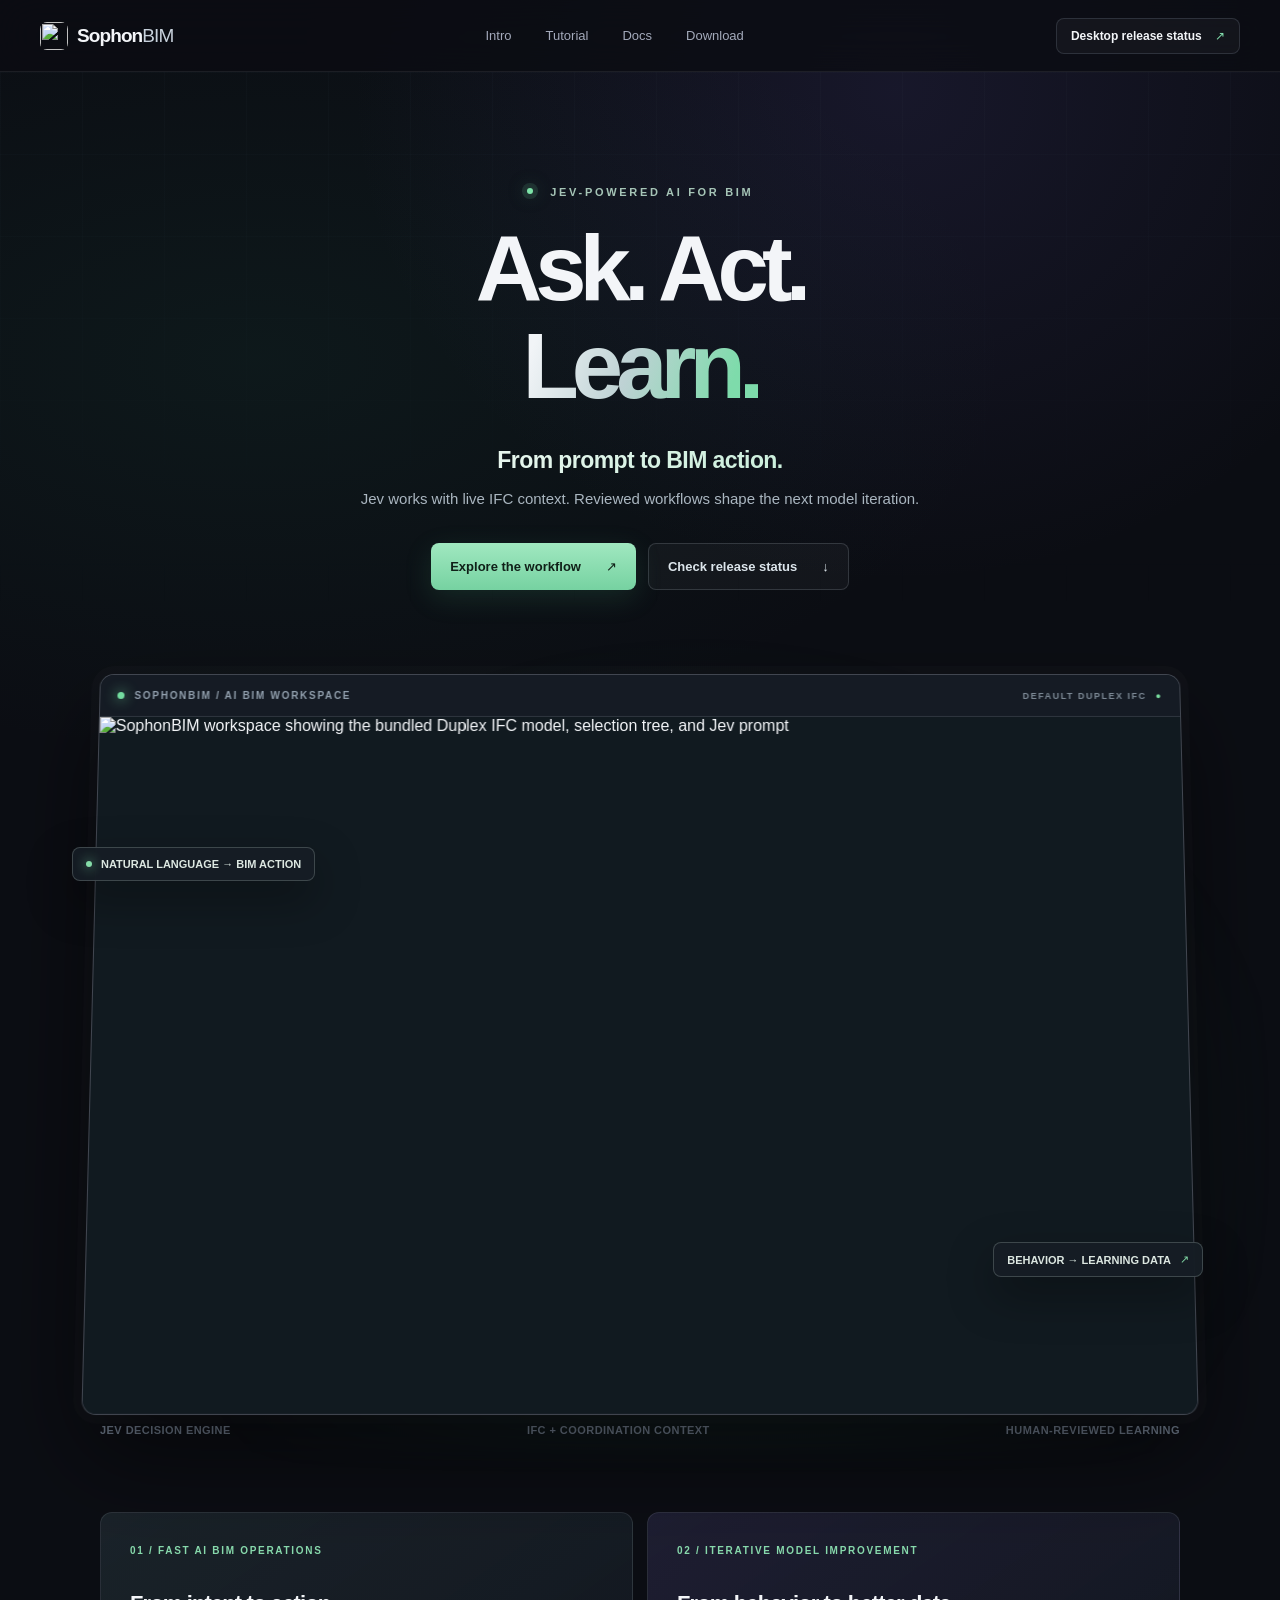
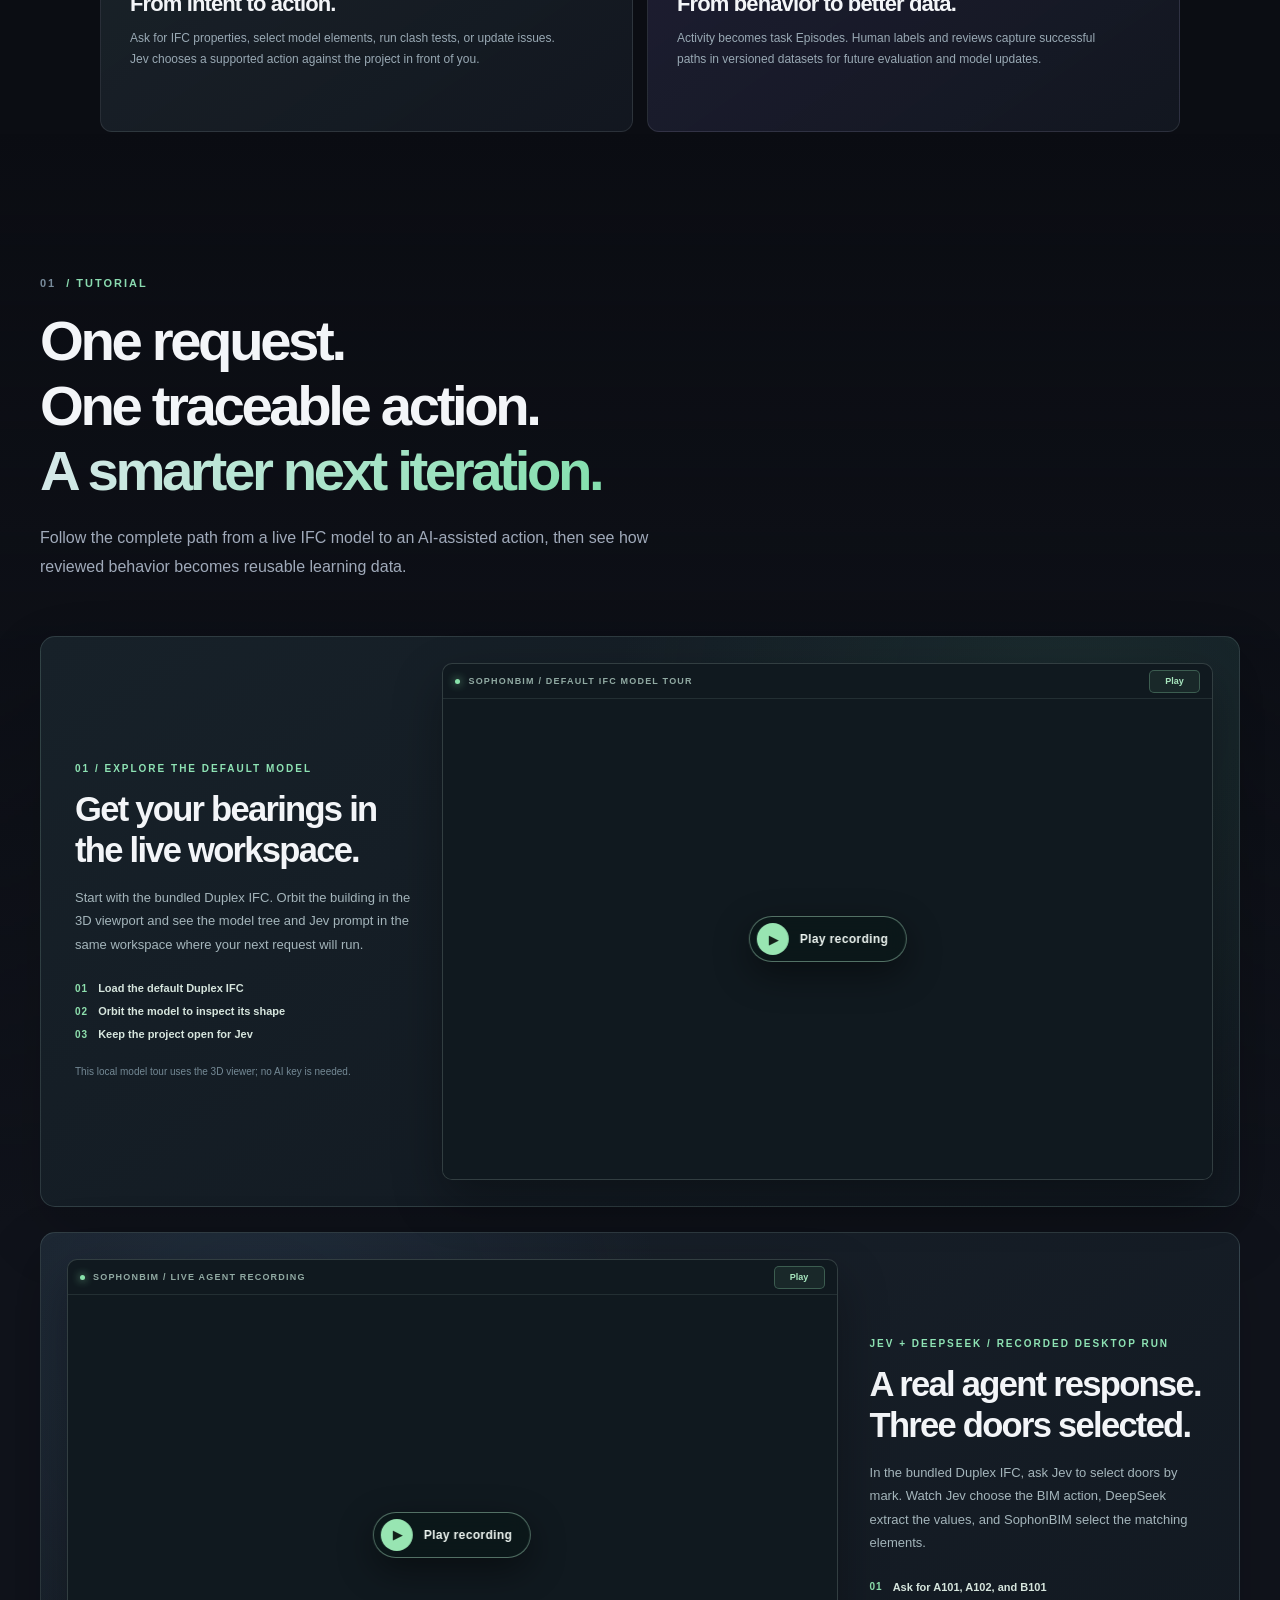
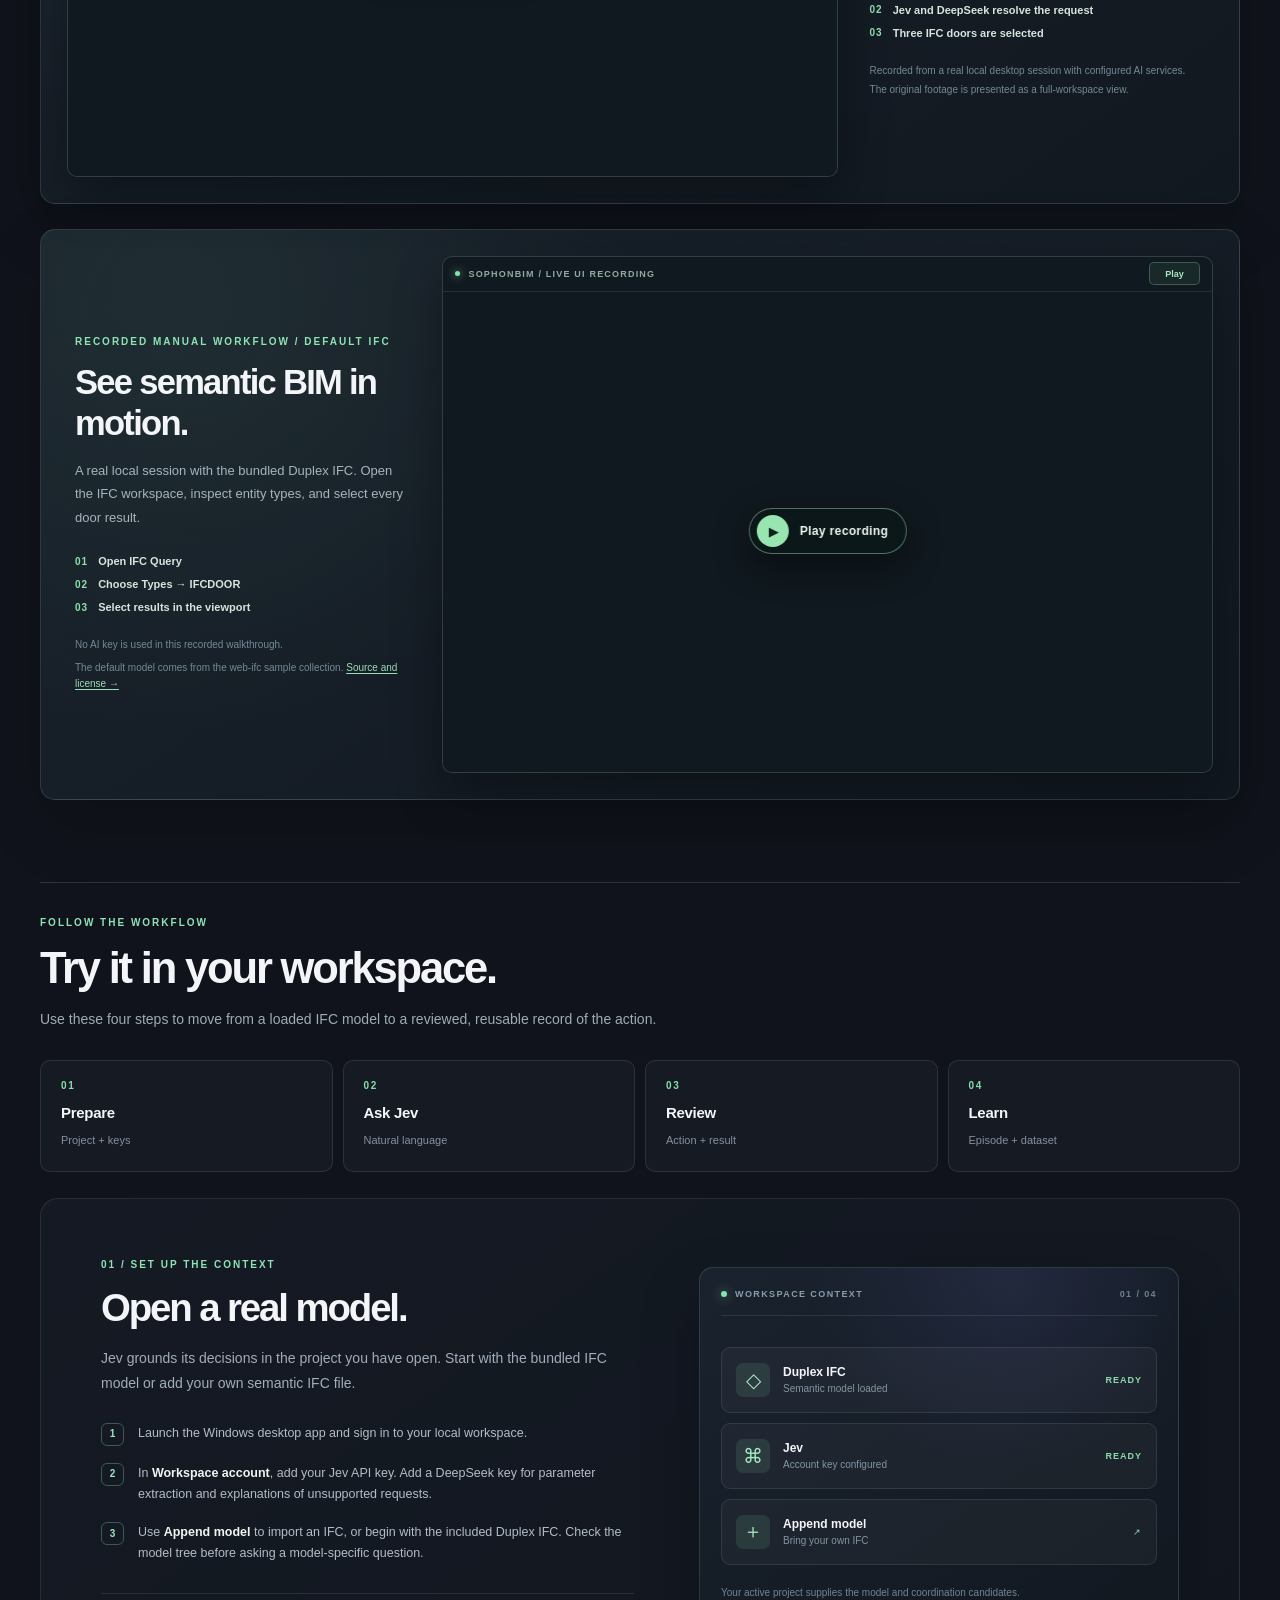
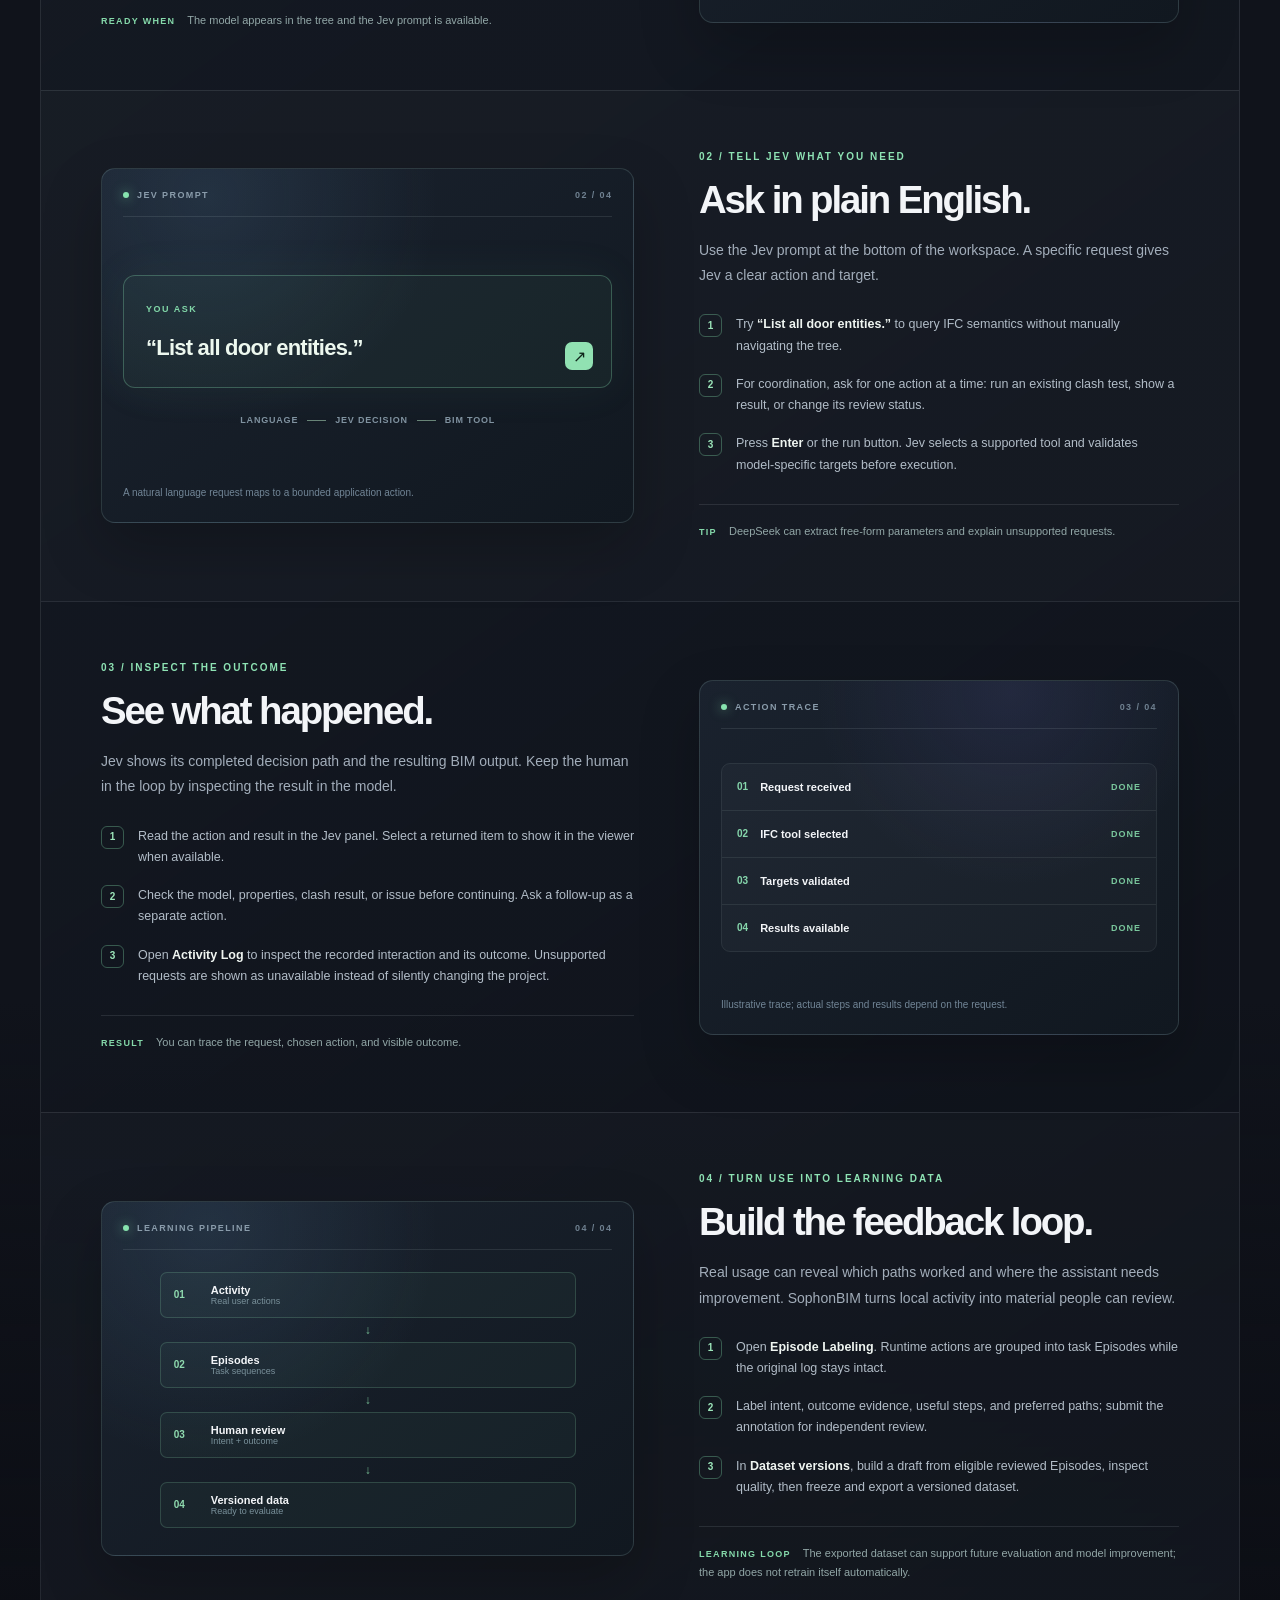
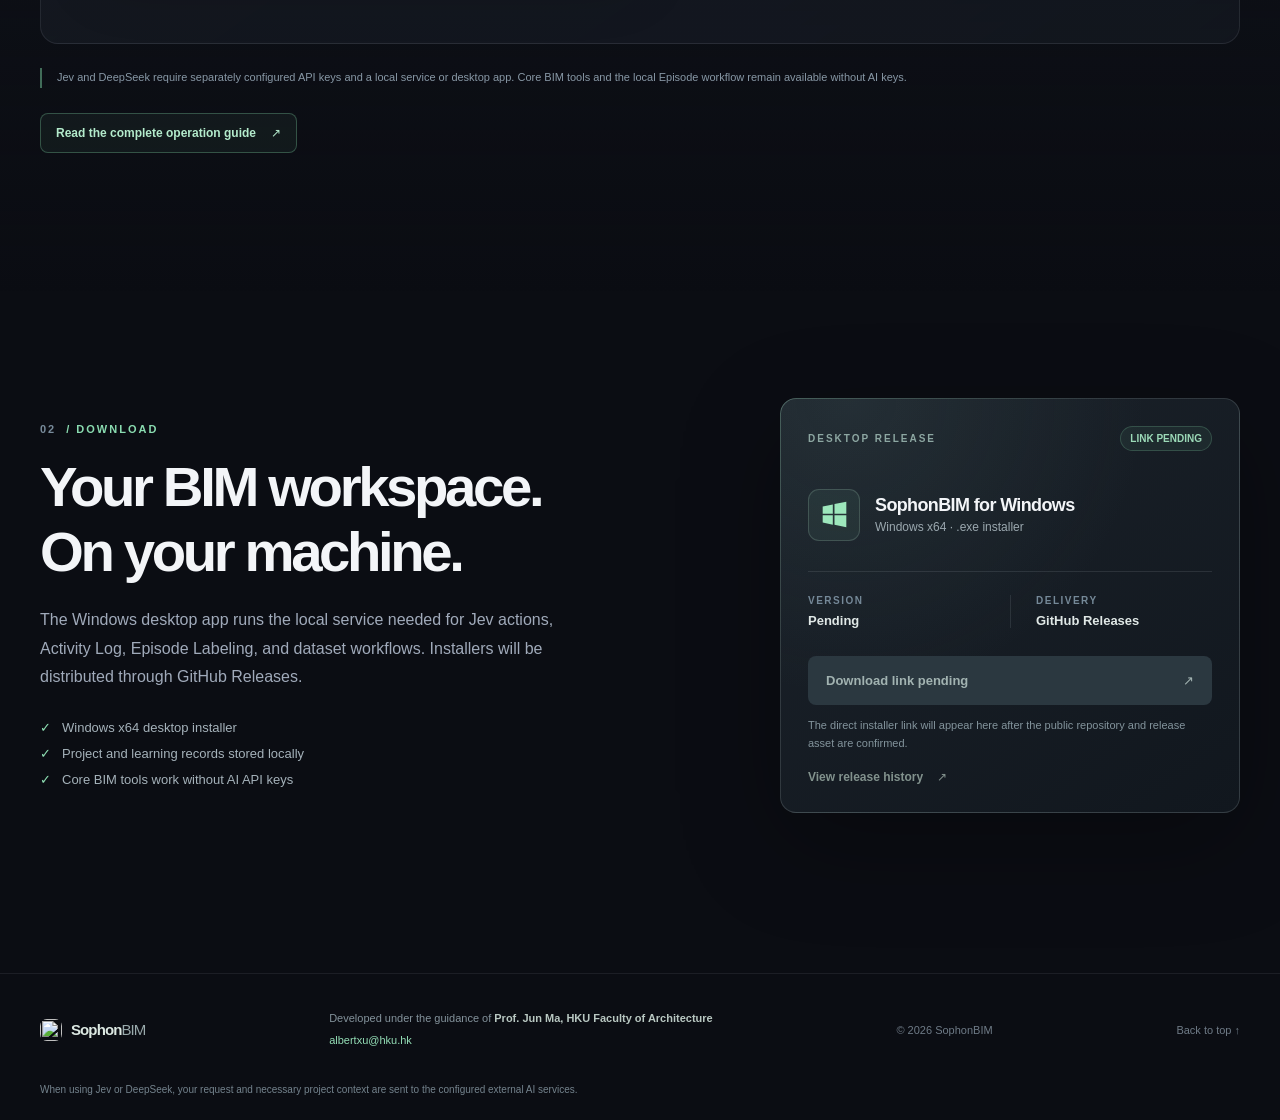
==== index.html @ 4ff886bc "Add SophonBIM website pages" ====
<!doctype html>
<html lang="en">
<head>
  <meta charset="utf-8">
  <meta name="viewport" content="width=device-width, initial-scale=1">
  <meta name="theme-color" content="#0b0d13">
  <meta name="description" content="SophonBIM brings Jev-powered natural language actions to BIM coordination and turns reviewed user workflows into versioned learning data.">
  <title>SophonBIM — Ask. Act. Learn.</title>
  <link rel="icon" type="image/svg+xml" href="assets/mark.svg">
  <link rel="stylesheet" href="styles.css">
  <script type="module" src="site.js"></script>
</head>
<body>
  <a class="skip-link" href="#intro">Skip to content</a>
  <div class="page-glow" aria-hidden="true"></div>
  <header class="site-header">
    <div class="container header-inner">
      <a class="brand" href="#intro" aria-label="SophonBIM home">
        <img src="assets/mark.svg" width="28" height="28" alt="">
        <span>Sophon<span>BIM</span></span>
      </a>
      <nav class="main-nav" aria-label="Main navigation">
        <a href="#intro">Intro</a>
        <a href="#tutorial">Tutorial</a>
        <a href="docs.html">Docs</a>
        <a href="#download">Download</a>
      </nav>
      <a class="header-action" href="#download">Desktop release status <span aria-hidden="true">↗</span></a>
    </div>
  </header>

  <main>
    <section class="intro section" id="intro" aria-labelledby="intro-title">
      <div class="container">
        <div class="intro-copy">
          <p class="eyebrow"><span class="signal" aria-hidden="true"></span> JEV-POWERED AI FOR BIM</p>
          <h1 id="intro-title">Ask. Act.<br><span>Learn.</span></h1>
          <p class="intro-description"><span class="intro-lead">From prompt to BIM action.</span><span class="intro-follow">Jev works with live IFC context. Reviewed workflows shape the next model iteration.</span></p>
          <div class="intro-actions">
            <a class="button button-primary" href="#tutorial">Explore the workflow <span aria-hidden="true">↗</span></a>
            <a class="button button-quiet" href="#download">Check release status <span aria-hidden="true">↓</span></a>
          </div>
        </div>

        <div class="product-stage">
          <div class="stage-halo" aria-hidden="true"></div>
          <div class="window-frame">
            <div class="window-caption">
              <div class="window-title"><span class="window-dot" aria-hidden="true"></span> SOPHONBIM / AI BIM WORKSPACE</div>
              <div class="window-actions"><span class="window-context">DEFAULT DUPLEX IFC <span aria-hidden="true">●</span></span></div>
            </div>
            <img class="product-shot" src="assets/workspace-default-ifc.png" alt="SophonBIM workspace showing the bundled Duplex IFC model, selection tree, and Jev prompt" width="1600" height="1000" fetchpriority="high">
          </div>
          <div class="stage-tag tag-left"><span class="tag-led" aria-hidden="true"></span> NATURAL LANGUAGE → BIM ACTION</div>
          <div class="stage-tag tag-right">BEHAVIOR → LEARNING DATA <span aria-hidden="true">↗</span></div>
        </div>
        <div class="intro-footnote"><span>JEV DECISION ENGINE</span><span>IFC + COORDINATION CONTEXT</span><span>HUMAN-REVIEWED LEARNING</span></div>
        <div class="intro-pillars" aria-label="SophonBIM capabilities">
          <div><span>01 / FAST AI BIM OPERATIONS</span><h2>From intent to action.</h2><p>Ask for IFC properties, select model elements, run clash tests, or update issues. Jev chooses a supported action against the project in front of you.</p></div>
          <div><span>02 / ITERATIVE MODEL IMPROVEMENT</span><h2>From behavior to better data.</h2><p>Activity becomes task Episodes. Human labels and reviews capture successful paths in versioned datasets for future evaluation and model updates.</p></div>
        </div>
      </div>
    </section>

    <section class="tutorial section" id="tutorial" aria-labelledby="tutorial-title">
      <div class="container">
        <div class="section-heading"><p class="section-label"><span>01</span> / TUTORIAL</p><h2 id="tutorial-title">One request.<br>One traceable action.<br><span>A smarter next iteration.</span></h2><p>Follow the complete path from a live IFC model to an AI-assisted action, then see how reviewed behavior becomes reusable learning data.</p></div>
        <div class="demo-showcase orbit-demo-showcase" aria-labelledby="orbit-demo-title">
          <div class="demo-showcase-copy">
            <p class="step-kicker">01 / EXPLORE THE DEFAULT MODEL</p>
            <h3 id="orbit-demo-title">Get your bearings in the live workspace.</h3>
            <p>Start with the bundled Duplex IFC. Orbit the building in the 3D viewport and see the model tree and Jev prompt in the same workspace where your next request will run.</p>
            <ol><li><span>01</span> Load the default Duplex IFC</li><li><span>02</span> Orbit the model to inspect its shape</li><li><span>03</span> Keep the project open for Jev</li></ol>
            <small>This local model tour uses the 3D viewer; no AI key is needed.</small>
          </div>
          <div class="demo-showcase-media">
            <div class="demo-media-caption"><span><i aria-hidden="true"></i> SOPHONBIM / DEFAULT IFC MODEL TOUR</span><button class="demo-control" type="button" data-demo-toggle="orbit-demo" aria-controls="orbit-demo" aria-label="Play model orbit demo">Play</button></div>
            <video id="orbit-demo" data-demo data-demo-label="model orbit" muted loop playsinline preload="none" poster="assets/workspace-default-ifc.png" aria-label="Recorded SophonBIM workspace orbiting the bundled Duplex IFC model"><source data-src="assets/duplex-orbit.webm" type="video/webm"><img src="assets/workspace-default-ifc.png" alt="SophonBIM workspace showing the Duplex IFC model" width="1600" height="1000"></video>
            <button class="demo-play-overlay" type="button" data-demo-toggle="orbit-demo" data-demo-overlay="orbit-demo" aria-controls="orbit-demo" aria-label="Play model orbit demo"><span aria-hidden="true">▶</span> Play recording</button>
          </div>
        </div>
        <div class="demo-showcase demo-showcase--reverse agent-demo-showcase" id="agent-demo" aria-labelledby="agent-demo-title">
          <div class="demo-showcase-copy">
            <p class="step-kicker">JEV + DEEPSEEK / RECORDED DESKTOP RUN</p>
            <h3 id="agent-demo-title">A real agent response. Three doors selected.</h3>
            <p>In the bundled Duplex IFC, ask Jev to select doors by mark. Watch Jev choose the BIM action, DeepSeek extract the values, and SophonBIM select the matching elements.</p>
            <ol><li><span>01</span> Ask for A101, A102, and B101</li><li><span>02</span> Jev and DeepSeek resolve the request</li><li><span>03</span> Three IFC doors are selected</li></ol>
            <small>Recorded from a real local desktop session with configured AI services. The original footage is presented as a full-workspace view.</small>
          </div>
          <div class="demo-showcase-media agent-demo-media">
            <div class="demo-media-caption"><span><i aria-hidden="true"></i> SOPHONBIM / LIVE AGENT RECORDING</span><button class="demo-control" type="button" data-demo-toggle="jev-demo" aria-controls="jev-demo" aria-label="Play Jev and DeepSeek demo">Play</button></div>
            <video id="jev-demo" data-demo data-demo-label="Jev and DeepSeek" muted loop playsinline preload="none" poster="assets/jev-deepseek-live-enhanced-poster.png" aria-label="Real SophonBIM desktop recording: Jev and DeepSeek select three doors by mark in the Duplex IFC model"><source data-src="assets/jev-deepseek-live-enhanced.webm" type="video/webm"><img src="assets/jev-deepseek-live-enhanced-poster.png" alt="Jev and DeepSeek workflow completed with three IFC doors selected" width="1920" height="1200"></video>
            <button class="demo-play-overlay" type="button" data-demo-toggle="jev-demo" data-demo-overlay="jev-demo" aria-controls="jev-demo" aria-label="Play Jev and DeepSeek demo"><span aria-hidden="true">▶</span> Play recording</button>
          </div>
        </div>
        <div class="demo-showcase" aria-labelledby="demo-showcase-title">
          <div class="demo-showcase-copy"><p class="step-kicker">RECORDED MANUAL WORKFLOW / DEFAULT IFC</p><h3 id="demo-showcase-title">See semantic BIM in motion.</h3><p>A real local session with the bundled Duplex IFC. Open the IFC workspace, inspect entity types, and select every door result.</p><ol><li><span>01</span> Open IFC Query</li><li><span>02</span> Choose Types → IFCDOOR</li><li><span>03</span> Select results in the viewport</li></ol><small>No AI key is used in this recorded walkthrough.</small><small class="demo-source">The default model comes from the web-ifc sample collection. <a href="docs.html#workspace">Source and license →</a></small></div>
          <div class="demo-showcase-media"><div class="demo-media-caption"><span><i aria-hidden="true"></i> SOPHONBIM / LIVE UI RECORDING</span><button class="demo-control" type="button" data-demo-toggle="ifc-demo" aria-controls="ifc-demo" aria-label="Play IFC Query demo">Play</button></div><video id="ifc-demo" data-demo muted loop playsinline preload="none" poster="assets/ifc-query-poster.png" aria-label="Recorded SophonBIM IFC Query workflow: open Types, choose IFCDOOR, and select the door results"><source data-src="assets/ifc-query-demo.webm" type="video/webm"><img src="assets/ifc-query-poster.png" alt="SophonBIM IFC Query workspace with the default Duplex model" width="1280" height="800"></video><button class="demo-play-overlay" type="button" data-demo-toggle="ifc-demo" data-demo-overlay="ifc-demo" aria-controls="ifc-demo" aria-label="Play IFC Query demo"><span aria-hidden="true">▶</span> Play recording</button></div>
        </div>
        <div class="tutorial-steps-heading"><p class="step-kicker">FOLLOW THE WORKFLOW</p><h3>Try it in your workspace.</h3><p>Use these four steps to move from a loaded IFC model to a reviewed, reusable record of the action.</p></div>
        <nav class="tutorial-rail" aria-label="Jump to tutorial steps">
          <a href="#step-prepare"><span>01</span><strong>Prepare</strong><small>Project + keys</small></a>
          <a href="#step-ask"><span>02</span><strong>Ask Jev</strong><small>Natural language</small></a>
          <a href="#step-review"><span>03</span><strong>Review</strong><small>Action + result</small></a>
          <a href="#step-learn"><span>04</span><strong>Learn</strong><small>Episode + dataset</small></a>
        </nav>
        <div class="tutorial-steps">
          <article class="tutorial-step" id="step-prepare" aria-labelledby="step-prepare-title">
            <div class="tutorial-instructions">
              <p class="step-kicker">01 / SET UP THE CONTEXT</p>
              <h3 id="step-prepare-title">Open a real model.</h3>
              <p>Jev grounds its decisions in the project you have open. Start with the bundled IFC model or add your own semantic IFC file.</p>
              <ol class="instruction-list">
                <li><span>1</span><div>Launch the Windows desktop app and sign in to your local workspace.</div></li>
                <li><span>2</span><div>In <strong>Workspace account</strong>, add your Jev API key. Add a DeepSeek key for parameter extraction and explanations of unsupported requests.</div></li>
                <li><span>3</span><div>Use <strong>Append model</strong> to import an IFC, or begin with the included Duplex IFC. Check the model tree before asking a model-specific question.</div></li>
              </ol>
              <p class="step-outcome"><span>READY WHEN</span> The model appears in the tree and the Jev prompt is available.</p>
            </div>
            <div class="tutorial-visual setup-visual" aria-label="Illustration of project setup">
              <div class="visual-bar"><span class="visual-led"></span><span>WORKSPACE CONTEXT</span><span>01 / 04</span></div>
              <div class="setup-stack">
                <div class="setup-item"><span class="setup-icon">◇</span><div><strong>Duplex IFC</strong><small>Semantic model loaded</small></div><span class="setup-state">READY</span></div>
                <div class="setup-item"><span class="setup-icon">⌘</span><div><strong>Jev</strong><small>Account key configured</small></div><span class="setup-state">READY</span></div>
                <div class="setup-item"><span class="setup-icon">＋</span><div><strong>Append model</strong><small>Bring your own IFC</small></div><span class="setup-arrow">↗</span></div>
              </div>
              <div class="visual-caption">Your active project supplies the model and coordination candidates.</div>
            </div>
          </article>
          <article class="tutorial-step" id="step-ask" aria-labelledby="step-ask-title">
            <div class="tutorial-instructions">
              <p class="step-kicker">02 / TELL JEV WHAT YOU NEED</p>
              <h3 id="step-ask-title">Ask in plain English.</h3>
              <p>Use the Jev prompt at the bottom of the workspace. A specific request gives Jev a clear action and target.</p>
              <ol class="instruction-list">
                <li><span>1</span><div>Try <strong>“List all door entities.”</strong> to query IFC semantics without manually navigating the tree.</div></li>
                <li><span>2</span><div>For coordination, ask for one action at a time: run an existing clash test, show a result, or change its review status.</div></li>
                <li><span>3</span><div>Press <strong>Enter</strong> or the run button. Jev selects a supported tool and validates model-specific targets before execution.</div></li>
              </ol>
              <p class="step-outcome"><span>TIP</span> DeepSeek can extract free-form parameters and explain unsupported requests.</p>
            </div>
            <div class="tutorial-visual prompt-visual" aria-label="Illustration of a Jev request">
              <div class="visual-bar"><span class="visual-led"></span><span>JEV PROMPT</span><span>02 / 04</span></div>
              <div class="prompt-example"><span class="prompt-prefix">YOU ASK</span><blockquote>“List all door entities.”</blockquote><span class="prompt-send" aria-hidden="true">↗</span></div>
              <div class="prompt-path"><span>LANGUAGE</span><i></i><span>JEV DECISION</span><i></i><span>BIM TOOL</span></div>
              <div class="visual-caption">A natural language request maps to a bounded application action.</div>
            </div>
          </article>
          <article class="tutorial-step" id="step-review" aria-labelledby="step-review-title">
            <div class="tutorial-instructions">
              <p class="step-kicker">03 / INSPECT THE OUTCOME</p>
              <h3 id="step-review-title">See what happened.</h3>
              <p>Jev shows its completed decision path and the resulting BIM output. Keep the human in the loop by inspecting the result in the model.</p>
              <ol class="instruction-list">
                <li><span>1</span><div>Read the action and result in the Jev panel. Select a returned item to show it in the viewer when available.</div></li>
                <li><span>2</span><div>Check the model, properties, clash result, or issue before continuing. Ask a follow-up as a separate action.</div></li>
                <li><span>3</span><div>Open <strong>Activity Log</strong> to inspect the recorded interaction and its outcome. Unsupported requests are shown as unavailable instead of silently changing the project.</div></li>
              </ol>
              <p class="step-outcome"><span>RESULT</span> You can trace the request, chosen action, and visible outcome.</p>
            </div>
            <div class="tutorial-visual review-visual" aria-label="Illustration of a Jev action trace">
              <div class="visual-bar"><span class="visual-led"></span><span>ACTION TRACE</span><span>03 / 04</span></div>
              <div class="trace-list"><div><span>01</span><strong>Request received</strong><em>DONE</em></div><div><span>02</span><strong>IFC tool selected</strong><em>DONE</em></div><div><span>03</span><strong>Targets validated</strong><em>DONE</em></div><div><span>04</span><strong>Results available</strong><em>DONE</em></div></div>
              <div class="visual-caption">Illustrative trace; actual steps and results depend on the request.</div>
            </div>
          </article>
          <article class="tutorial-step" id="step-learn" aria-labelledby="step-learn-title">
            <div class="tutorial-instructions">
              <p class="step-kicker">04 / TURN USE INTO LEARNING DATA</p>
              <h3 id="step-learn-title">Build the feedback loop.</h3>
              <p>Real usage can reveal which paths worked and where the assistant needs improvement. SophonBIM turns local activity into material people can review.</p>
              <ol class="instruction-list">
                <li><span>1</span><div>Open <strong>Episode Labeling</strong>. Runtime actions are grouped into task Episodes while the original log stays intact.</div></li>
                <li><span>2</span><div>Label intent, outcome evidence, useful steps, and preferred paths; submit the annotation for independent review.</div></li>
                <li><span>3</span><div>In <strong>Dataset versions</strong>, build a draft from eligible reviewed Episodes, inspect quality, then freeze and export a versioned dataset.</div></li>
              </ol>
              <p class="step-outcome"><span>LEARNING LOOP</span> The exported dataset can support future evaluation and model improvement; the app does not retrain itself automatically.</p>
            </div>
            <div class="tutorial-visual learning-visual" aria-label="Illustration of the human-reviewed learning pipeline">
              <div class="visual-bar"><span class="visual-led"></span><span>LEARNING PIPELINE</span><span>04 / 04</span></div>
              <div class="learning-chain"><div><b>01</b><strong>Activity</strong><small>Real user actions</small></div><span>↓</span><div><b>02</b><strong>Episodes</strong><small>Task sequences</small></div><span>↓</span><div><b>03</b><strong>Human review</strong><small>Intent + outcome</small></div><span>↓</span><div><b>04</b><strong>Versioned data</strong><small>Ready to evaluate</small></div></div>
            </div>
          </article>
        </div>
        <p class="tutorial-note">Jev and DeepSeek require separately configured API keys and a local service or desktop app. Core BIM tools and the local Episode workflow remain available without AI keys.</p>
        <a class="tutorial-docs-link" href="docs.html">Read the complete operation guide <span aria-hidden="true">↗</span></a>
      </div>
    </section>

    <section class="download section" id="download" aria-labelledby="download-title">
      <div class="container download-layout">
        <div class="download-copy"><p class="section-label"><span>02</span> / DOWNLOAD</p><h2 id="download-title">Your BIM workspace.<br>On your machine.</h2><p>The Windows desktop app runs the local service needed for Jev actions, Activity Log, Episode Labeling, and dataset workflows. Installers will be distributed through GitHub Releases.</p><ul class="download-points"><li>Windows x64 desktop installer</li><li>Project and learning records stored locally</li><li>Core BIM tools work without AI API keys</li></ul></div>
        <div class="release-card">
          <div class="release-card-top"><span class="release-label">DESKTOP RELEASE</span><span class="release-chip" id="release-chip">LINK PENDING</span></div>
          <div class="platform-row"><div class="windows-mark" aria-hidden="true"><svg viewBox="0 0 32 32"><path d="M2 6.5 14 4v11H2V6.5Zm14-2.8L30 1v14H16V3.7ZM2 17h12v11L2 25.5V17Zm14 0h14v14l-14-2.8V17Z"/></svg></div><div><h3>SophonBIM for Windows</h3><p>Windows x64 · .exe installer</p></div></div>
          <div class="release-divider"></div>
          <div class="release-details"><div><span>VERSION</span><strong id="release-version">Pending</strong></div><div><span>DELIVERY</span><strong>GitHub Releases</strong></div></div>
          <a class="button button-download" id="release-download" href="#download" aria-disabled="true">Download link pending <span aria-hidden="true">↗</span></a>
          <p class="download-status" id="download-status" role="status">The direct installer link will appear here after the public repository and release asset are confirmed.</p>
          <a class="all-releases" id="all-releases" href="#download" aria-disabled="true">View release history <span aria-hidden="true">↗</span></a>
        </div>
      </div>
    </section>
  </main>

  <footer class="site-footer"><div class="container footer-inner"><a class="brand footer-brand" href="#intro"><img src="assets/mark.svg" width="22" height="22" alt=""><span>Sophon<span>BIM</span></span></a><div class="footer-credit"><span>Developed under the guidance of <a class="footer-professor" href="https://www.arch.hku.hk/staff/upad/ma-jun/">Prof. Jun Ma, HKU Faculty of Architecture</a></span><a href="mailto:albertxu@hku.hk">albertxu@hku.hk</a></div><span>© 2026 SophonBIM</span><a href="#intro">Back to top ↑</a></div><p class="container footer-disclosure">When using Jev or DeepSeek, your request and necessary project context are sent to the configured external AI services.</p></footer>
</body>
</html>
---- styles.css ----
:root{color-scheme:dark;--bg:#0b0d13;--surface:#12151d;--surface-2:#171b25;--line:rgba(212,224,238,.11);--text:#f3f5f8;--muted:#a1a8b8;--soft:#788295;--green:#83dfad;--green-strong:#b2f1ce;font-family:Inter,"Segoe UI",Arial,sans-serif;font-synthesis:none;text-rendering:optimizeLegibility;-webkit-font-smoothing:antialiased}
*{box-sizing:border-box}
html{scroll-behavior:smooth}
body{margin:0;background:var(--bg);color:var(--text);min-width:320px;overflow-x:hidden}
a{color:inherit;text-decoration:none}
button,a{-webkit-tap-highlight-color:transparent}
a:focus-visible{outline:2px solid var(--green);outline-offset:4px;border-radius:4px}
img{max-width:100%}
.container{width:min(1200px,calc(100% - 64px));margin-inline:auto}
.skip-link{position:absolute;z-index:100;left:18px;top:-100px;padding:10px 14px;background:#fff;color:#0b0d13}
.skip-link:focus{top:14px}
.page-glow{position:absolute;inset:0 0 auto;width:100%;height:900px;background:radial-gradient(ellipse at 70% 10%,rgba(89,77,164,.16),transparent 43%),radial-gradient(ellipse at 20% 40%,rgba(35,118,92,.11),transparent 52%);pointer-events:none;z-index:0}
.site-header{position:sticky;top:0;z-index:20;height:72px;border-bottom:1px solid rgba(255,255,255,.075);background:rgba(11,13,19,.82);backdrop-filter:blur(20px)}
.header-inner{height:100%;display:flex;align-items:center;gap:30px}
.brand{display:inline-flex;align-items:center;gap:9px;font-size:19px;font-weight:750;letter-spacing:-.9px;white-space:nowrap}
.brand img{display:block;border-radius:7px}
.brand span span{font-weight:500;color:#c7d1db}
.main-nav{display:flex;gap:34px;align-items:center;margin-inline:auto;font-size:13px;color:#a4aabb}
.main-nav a{transition:color .2s ease}
.main-nav a:hover{color:#fff}
.header-action{font-size:12px;font-weight:650;padding:10px 14px;border:1px solid rgba(137,151,170,.22);background:rgba(255,255,255,.035);border-radius:8px;white-space:nowrap;transition:border-color .2s ease,background .2s ease}
.header-action:hover{border-color:rgba(131,223,173,.5);background:rgba(131,223,173,.08)}
.header-action span{margin-left:10px;color:var(--green)}
.section{position:relative;scroll-margin-top:72px}
.intro{padding:114px 0 0;isolation:isolate}
.intro:before{content:"";position:absolute;inset:0 0 auto;height:660px;z-index:-1;background-image:linear-gradient(rgba(111,137,150,.035) 1px,transparent 1px),linear-gradient(90deg,rgba(111,137,150,.035) 1px,transparent 1px);background-size:82px 82px;mask-image:linear-gradient(to bottom,black,transparent 85%)}
.intro-copy{text-align:center;max-width:850px;margin-inline:auto}
.eyebrow{margin:0 0 22px;font-size:11px;letter-spacing:2.7px;font-weight:700;color:#a6c5b7}
.signal{display:inline-block;width:6px;height:6px;border-radius:50%;background:#7de3a8;box-shadow:0 0 0 5px rgba(125,227,168,.12),0 0 18px rgba(125,227,168,.5);vertical-align:2px;margin-right:12px}
.intro h1{font-size:clamp(56px,7.2vw,104px);line-height:1.065;letter-spacing:-.075em;margin:0;font-weight:730}
.intro h1 span{background:linear-gradient(110deg,#f1f4f7 8%,#bed2d4 46%,#7edbab 86%);-webkit-background-clip:text;background-clip:text;color:transparent}
.intro-description{font-size:17px;line-height:1.9;color:#aab3c0;max-width:660px;margin:28px auto 0}
.intro-actions{display:flex;justify-content:center;gap:12px;margin-top:32px}
.button{min-height:47px;display:inline-flex;align-items:center;justify-content:center;gap:25px;padding:0 19px;border-radius:8px;font-weight:680;font-size:13px;transition:transform .2s ease,background .2s ease,border-color .2s ease,box-shadow .2s ease;white-space:nowrap}
.button:hover{transform:translateY(-2px)}
.button-primary{color:#102018;background:linear-gradient(180deg,#a0e8c0,#76d2a1);box-shadow:0 8px 28px rgba(76,174,122,.16)}
.button-primary:hover{background:linear-gradient(180deg,#b1f3cc,#87dcb0);box-shadow:0 11px 34px rgba(76,174,122,.22)}
.button-quiet{border:1px solid rgba(211,225,237,.16);background:rgba(255,255,255,.035);color:#dce5eb}
.button-quiet:hover{background:rgba(255,255,255,.07);border-color:rgba(211,225,237,.3)}
.product-stage{position:relative;margin:84px auto 0;width:min(1080px,100%)}
.stage-halo{position:absolute;z-index:-1;inset:-120px -80px -60px;background:radial-gradient(ellipse at 50% 55%,rgba(94,86,193,.27),transparent 54%),radial-gradient(ellipse at 55% 65%,rgba(48,160,116,.14),transparent 61%);filter:blur(12px)}
.window-frame{position:relative;border:1px solid rgba(224,232,243,.21);border-radius:14px;background:#151b24;box-shadow:0 40px 95px rgba(0,0,0,.55),0 0 0 8px rgba(255,255,255,.018);overflow:hidden;transform:perspective(1500px) rotateX(4deg);transform-origin:center top}
.window-caption{height:42px;padding:0 17px;display:flex;align-items:center;justify-content:space-between;border-bottom:1px solid rgba(224,232,243,.12);background:#151b24;color:#92a0ae;font-size:10px;font-weight:700;letter-spacing:1.7px}
.window-title{display:flex;align-items:center;gap:10px}
.window-dot{width:7px;height:7px;border-radius:50%;background:#73dc9f;box-shadow:0 0 13px #73dc9f}
.window-context{font-size:9px;color:#7d8a96;letter-spacing:1.5px}
.window-context span{color:#78dc9e;margin-left:5px}
.product-shot{display:block;width:100%;height:auto;aspect-ratio:16/10;object-fit:cover;object-position:center top}
.stage-tag{position:absolute;z-index:2;display:flex;align-items:center;gap:9px;padding:10px 13px;border:1px solid rgba(212,232,223,.21);border-radius:8px;background:rgba(22,30,37,.93);color:#dce7e1;font-size:11px;font-weight:650;box-shadow:0 18px 45px rgba(0,0,0,.35);backdrop-filter:blur(12px)}
.tag-left{left:-28px;top:24%}.tag-right{right:-23px;bottom:16%}.tag-led{width:6px;height:6px;background:#85dca8;border-radius:50%;box-shadow:0 0 12px #85dca8}.tag-right span{color:#82d8a6}
.intro-footnote{display:flex;justify-content:space-between;gap:20px;margin:32px auto 0;max-width:1080px;font-size:11px;font-weight:600;letter-spacing:.45px;color:#717d8e}
.tutorial{padding:154px 0 150px;background:linear-gradient(180deg,rgba(15,18,27,0),#10131b 22%,#10131b 82%,rgba(15,18,27,0))}
.section-heading{max-width:700px}
.section-label{display:flex;align-items:center;gap:10px;margin:0 0 20px;color:#8adbb0;font-size:11px;font-weight:800;letter-spacing:2px}
.section-label span{color:#788b9b}
.section-heading h2,.download-copy h2{font-size:clamp(40px,4.4vw,64px);line-height:1.15;letter-spacing:-.06em;font-weight:710;margin:0}
.section-heading>p:last-child,.download-copy>p:not(.section-label){color:#a0aaba;font-size:16px;line-height:1.8;max-width:610px;margin:21px 0 0}
.tutorial-grid{list-style:none;padding:0;margin:52px 0 0;display:grid;grid-template-columns:repeat(3,1fr);gap:14px}
.step-card{position:relative;display:flex;flex-direction:column;min-height:354px;padding:29px 28px 25px;border:1px solid var(--line);border-radius:12px;background:linear-gradient(150deg,rgba(35,42,56,.72),rgba(20,24,33,.88) 57%);overflow:hidden}
.step-card:before{content:"";position:absolute;right:-50px;top:-100px;width:230px;height:230px;background:radial-gradient(circle,rgba(127,195,157,.11),transparent 67%);pointer-events:none}
.step-card:nth-child(2):before{background:radial-gradient(circle,rgba(130,126,217,.14),transparent 67%)}
.step-card:nth-child(3):before{background:radial-gradient(circle,rgba(105,150,214,.14),transparent 67%)}
.step-top{display:flex;align-items:flex-start;justify-content:space-between;color:#8696a6}
.step-top>span{font-size:12px;font-weight:700;letter-spacing:1.6px;color:#95e0b7}
.step-top svg{width:42px;height:42px;fill:none;stroke:#87c5a7;stroke-width:1.25;stroke-linecap:round;stroke-linejoin:round}
.step-card:nth-child(2) .step-top svg{stroke:#a7a7e0}.step-card:nth-child(3) .step-top svg{stroke:#90b6d8}
.step-card h3{font-size:22px;letter-spacing:-.04em;margin:50px 0 11px}
.step-card p{color:#a3adbb;font-size:13px;line-height:1.85;margin:0}
.step-card strong{font-weight:700;color:#e4ebec}
.step-meta{display:block;margin-top:auto;padding-top:26px;color:#667485;font-size:10px;font-weight:750;letter-spacing:1.8px}
.download{padding:105px 0 160px}
.download-layout{display:grid;grid-template-columns:minmax(0,1fr) 460px;gap:95px;align-items:center}
.download-copy>p:not(.section-label){max-width:545px}
.download-points{list-style:none;padding:0;margin:28px 0 0;display:grid;gap:11px;color:#a5b2ba;font-size:13px}
.download-points li:before{content:"✓";color:#8fe0b4;font-weight:800;margin-right:11px}
.release-card{position:relative;border:1px solid rgba(200,221,218,.17);border-radius:16px;padding:27px;background:radial-gradient(circle at 15% 0%,rgba(87,117,116,.16),transparent 52%),linear-gradient(145deg,#1b222a,#11171e);box-shadow:0 30px 100px rgba(0,0,0,.28)}
.release-card:after{content:"";position:absolute;inset:-1px;border-radius:16px;pointer-events:none;background:linear-gradient(140deg,rgba(138,222,177,.22),transparent 36%);mask:linear-gradient(#fff 0 0) content-box,linear-gradient(#fff 0 0);mask-composite:exclude;padding:1px}
.release-card-top{display:flex;align-items:center;justify-content:space-between;gap:15px}
.release-label{font-size:10px;color:#8da7a2;font-weight:800;letter-spacing:2px}
.release-chip{border:1px solid rgba(142,222,175,.2);background:rgba(125,219,166,.07);border-radius:100px;padding:6px 9px;color:#9bd9b7;font-size:10px;font-weight:700}
.platform-row{display:flex;align-items:center;gap:15px;margin:38px 0 30px}
.windows-mark{width:52px;height:52px;display:grid;place-items:center;border:1px solid rgba(177,213,194,.2);border-radius:11px;background:rgba(129,207,160,.08);color:#9de7bc;flex:none}
.windows-mark svg{width:27px;height:27px;fill:currentColor}
.platform-row h3{margin:0 0 4px;font-size:18px;letter-spacing:-.035em}
.platform-row p{margin:0;color:#9ba8af;font-size:12px}
.release-divider{height:1px;background:var(--line)}
.release-details{display:grid;grid-template-columns:1fr 1fr;margin:23px 0 28px}
.release-details>div{display:grid;gap:7px}.release-details>div+div{border-left:1px solid var(--line);padding-left:25px}
.release-details span{font-size:10px;letter-spacing:1.5px;color:#758998;font-weight:750}.release-details strong{font-size:13px;font-weight:650;color:#e0e8e6}
.button-download{width:100%;height:49px;background:linear-gradient(180deg,#9de7bc,#78d6a5);color:#10231a;justify-content:space-between;padding-inline:18px}
.button-download[aria-disabled="true"]{background:#2b3840;color:#a2b3b1;box-shadow:none;cursor:not-allowed;transform:none}
.download-status{font-size:11px;color:#83949c;line-height:1.65;margin:11px 0 0;min-height:36px}
.all-releases{display:inline-flex;gap:14px;align-items:center;font-size:12px;font-weight:650;color:#a6dcbc;margin-top:18px}
.all-releases[aria-disabled="true"]{color:#82928d;cursor:not-allowed}
.site-footer{border-top:1px solid rgba(220,228,238,.08);background:#0b0d13}
.footer-inner{min-height:95px;display:flex;align-items:center;justify-content:space-between;gap:20px;color:#6f7b87;font-size:11px}
.footer-brand{font-size:15px;color:#dce8e2}.footer-brand span span{color:#9aaaac}
.footer-inner>a:last-child:hover{color:#e8eee9}
@media(max-width:980px){.download-layout{grid-template-columns:1fr;gap:48px}.release-card{max-width:520px}.tutorial-grid{gap:10px}.step-card{padding:24px 22px;min-height:380px}.stage-tag{display:none}.stage-halo{inset:-70px 0 -50px}}
@media(max-width:720px){.container{width:min(100% - 36px,600px)}.site-header{height:64px}.header-inner{gap:12px}.brand{font-size:17px}.brand img{width:25px;height:25px}.main-nav{gap:15px;margin-left:auto;margin-right:0;font-size:11px}.header-action{display:none}.section{scroll-margin-top:64px}.intro{padding-top:84px}.eyebrow{font-size:9px;letter-spacing:2px}.intro h1{font-size:clamp(47px,11.5vw,72px)}.intro-description{font-size:14px;line-height:1.8;margin-top:24px}.intro-actions{margin-top:25px}.button{font-size:12px;min-height:44px;gap:12px;padding:0 13px}.product-stage{margin-top:66px}.stage-halo{inset:-50px 0 -40px}.window-frame{border-radius:10px;transform:none}.window-caption{height:31px;padding-inline:9px;font-size:7px;letter-spacing:.6px}.window-context{display:none}.product-shot{min-height:240px;object-fit:cover;object-position:40% top}.intro-footnote{flex-wrap:wrap;justify-content:center;text-align:center;font-size:9px;margin-top:21px;row-gap:8px}.tutorial{padding:105px 0}.section-heading h2,.download-copy h2{font-size:clamp(38px,8.5vw,52px)}.section-heading>p:last-child,.download-copy>p:not(.section-label){font-size:14px}.tutorial-grid{grid-template-columns:1fr;margin-top:36px}.step-card{min-height:270px;padding:25px}.step-card h3{margin-top:32px}.download{padding:70px 0 110px}.download-layout{gap:37px}.release-card{padding:22px}.footer-inner{min-height:90px;flex-wrap:wrap;justify-content:center}.footer-inner>a:last-child{display:none}}
@media(max-width:400px){.main-nav{gap:10px;font-size:10px}.brand{gap:5px;font-size:15px}.intro-actions{flex-direction:column;align-items:center}.intro-actions .button{width:100%;max-width:270px}.product-shot{min-height:215px}.intro-footnote span:nth-child(2){flex-basis:100%}}
@media(prefers-reduced-motion:reduce){html{scroll-behavior:auto}*,*:before,*:after{transition-duration:.01ms!important;animation-duration:.01ms!important}}

/* Four-part Jev and learning-data walkthrough. */
.tutorial{padding:145px 0 140px}
.section-heading{max-width:920px}
.section-heading h2 span{background:linear-gradient(110deg,#d7e9ea,#83dfad);background-clip:text;-webkit-background-clip:text;color:transparent}
.tutorial-rail{display:grid;grid-template-columns:repeat(4,minmax(0,1fr));gap:28px 10px;margin:28px 0 26px}
.tutorial-rail a{display:grid;gap:7px;min-height:112px;padding:19px 20px;border:1px solid var(--line);border-radius:10px;background:rgba(26,32,42,.64);transition:background .2s,border-color .2s,transform .2s}
.tutorial-rail a:hover{background:rgba(41,53,61,.8);border-color:rgba(131,223,173,.42);transform:translateY(-2px)}
.tutorial-rail span{font-size:10px;font-weight:750;letter-spacing:1.7px;color:var(--green)}
.tutorial-rail strong{font-size:15px;letter-spacing:-.02em}
.tutorial-rail small{font-size:11px;color:#8492a1}
.tutorial-steps{border:1px solid var(--line);border-radius:18px;overflow:hidden;background:linear-gradient(145deg,rgba(26,33,44,.5),rgba(15,19,27,.9))}
.tutorial-step{display:grid;grid-template-columns:minmax(0,1fr) minmax(340px,.9fr);gap:6%;align-items:center;padding:60px;scroll-margin-top:92px}
.tutorial-step+.tutorial-step{border-top:1px solid var(--line)}
.tutorial-step:nth-child(even){background:rgba(255,255,255,.014)}
.tutorial-instructions{max-width:550px}
.step-kicker{margin:0 0 15px;color:#8ee3b4;font-size:10px;font-weight:800;letter-spacing:2px}
.tutorial-instructions h3{margin:0;font-size:clamp(29px,3vw,40px);font-weight:700;line-height:1.2;letter-spacing:-.055em}
.tutorial-instructions>p:not(.step-kicker):not(.step-outcome){margin:15px 0 0;color:#a2adba;font-size:14px;line-height:1.8}
.instruction-list{list-style:none;padding:0;margin:26px 0 0;display:grid;gap:17px}
.instruction-list li{display:grid;grid-template-columns:24px minmax(0,1fr);gap:13px;color:#b2bdc8;font-size:12.5px;line-height:1.7}
.instruction-list li>span{display:grid;place-items:center;width:23px;height:23px;border:1px solid rgba(129,219,169,.34);border-radius:6px;color:#9ce6ba;font-size:10px;font-weight:800;line-height:1}
.instruction-list strong{color:#eff5f1;font-weight:700}
.step-outcome{border-top:1px solid var(--line);margin:28px 0 0;padding-top:17px;color:#92a7a7;font-size:11px;line-height:1.75}
.step-outcome span{display:inline-block;margin-right:9px;color:#85d9aa;font-size:9px;font-weight:800;letter-spacing:1.3px}
.tutorial-visual{min-height:355px;display:flex;flex-direction:column;padding:21px;border:1px solid rgba(173,213,209,.17);border-radius:14px;background:radial-gradient(circle at 65% 3%,rgba(99,96,180,.15),transparent 42%),linear-gradient(145deg,#1a222e,#111820);box-shadow:0 25px 60px rgba(0,0,0,.22);overflow:hidden}
.visual-bar{display:flex;align-items:center;gap:8px;padding-bottom:16px;border-bottom:1px solid rgba(210,228,226,.11);color:#8a9cab;font-size:9px;font-weight:800;letter-spacing:1.4px}
.visual-bar span:last-child{margin-left:auto;color:#6f8090}
.visual-led{width:6px;height:6px;border-radius:50%;background:#87e3ae;box-shadow:0 0 12px rgba(135,227,174,.7)}
.visual-caption{margin-top:auto;padding-top:20px;color:#718596;font-size:10px;line-height:1.6}
.setup-stack{display:grid;gap:10px;margin-top:31px}
.setup-item{display:flex;align-items:center;gap:13px;padding:15px 14px;border:1px solid rgba(206,226,222,.11);border-radius:9px;background:rgba(255,255,255,.035)}
.setup-icon{display:grid;place-items:center;width:34px;height:34px;border-radius:7px;background:rgba(130,215,167,.12);color:#a6e8c3;font-size:20px;flex:none}
.setup-item div{display:grid;gap:4px}.setup-item strong{font-size:12px;font-weight:700}.setup-item small{color:#8294a2;font-size:10px}
.setup-state,.setup-arrow{margin-left:auto;color:#8ddbae;font-size:9px;font-weight:800;letter-spacing:1px}
.prompt-example{position:relative;margin-top:58px;padding:22px;border:1px solid rgba(132,220,174,.3);border-radius:12px;background:rgba(96,162,125,.07);box-shadow:0 0 45px rgba(95,166,121,.07)}
.prompt-prefix{font-size:9px;color:#81d7a8;font-weight:800;letter-spacing:1.5px}.prompt-example blockquote{margin:17px 0 2px;color:#edf8ef;font-size:22px;line-height:1.35;font-weight:600;letter-spacing:-.035em}
.prompt-send{position:absolute;right:18px;bottom:17px;display:grid;place-items:center;width:28px;height:28px;border-radius:7px;background:#91e1b2;color:#10251a;font-weight:800}
.prompt-path{display:flex;align-items:center;justify-content:center;gap:9px;margin-top:27px;color:#8193a1;font-size:9px;font-weight:800;letter-spacing:.8px;white-space:nowrap}
.prompt-path i{width:19px;height:1px;background:#698578}
.trace-list{display:grid;gap:0;margin-top:34px;border:1px solid rgba(206,226,222,.11);border-radius:9px;overflow:hidden}
.trace-list>div{display:flex;align-items:center;gap:12px;padding:17px 15px;background:rgba(255,255,255,.028)}.trace-list>div+div{border-top:1px solid rgba(206,226,222,.09)}
.trace-list span{color:#86d7ac;font-size:10px;font-weight:800}.trace-list strong{font-size:11px;font-weight:650}.trace-list em{margin-left:auto;color:#79c69c;font-size:9px;font-style:normal;font-weight:800;letter-spacing:1px}
.learning-chain{display:grid;grid-template-columns:1fr;justify-items:center;gap:6px;margin-top:22px}.learning-chain>div{display:grid;grid-template-columns:27px 1fr;align-items:center;column-gap:10px;width:85%;padding:11px 13px;border:1px solid rgba(138,218,176,.2);border-radius:7px;background:rgba(116,179,146,.055)}.learning-chain b{grid-row:span 2;color:#8fdbaf;font-size:10px}.learning-chain strong{font-size:11px}.learning-chain small{color:#79909a;font-size:9px}.learning-chain>span{color:#76bd94;font-size:12px;line-height:1}
.tutorial-note{max-width:920px;margin:24px 0 0;padding-left:15px;border-left:2px solid rgba(131,223,173,.45);color:#8898a6;font-size:11px;line-height:1.8}
.intro-pillars{display:grid;grid-template-columns:repeat(2,minmax(0,1fr));gap:14px;margin:76px auto 0;max-width:1080px}
.intro-pillars>div{min-height:220px;padding:27px 29px;border:1px solid var(--line);border-radius:12px;background:linear-gradient(145deg,rgba(32,43,50,.72),rgba(19,24,33,.9))}
.intro-pillars>div:nth-child(2){background:linear-gradient(145deg,rgba(39,38,65,.68),rgba(19,24,33,.9))}
.intro-pillars span{color:#89dcae;font-size:10px;font-weight:800;letter-spacing:1.7px}.intro-pillars h2{margin:32px 0 10px;font-size:22px;line-height:1.25;letter-spacing:-.04em}.intro-pillars p{max-width:440px;margin:0;color:#99a9b4;font-size:12px;line-height:1.8}
@media(max-width:980px){.tutorial-step{grid-template-columns:1fr;gap:35px;padding:42px}.tutorial-instructions{max-width:none}.tutorial-visual{min-height:300px}.learning-chain>div{width:100%}}
@media(max-width:720px){.intro-pillars{grid-template-columns:1fr;margin-top:50px}.intro-pillars>div{min-height:0;padding:24px}.intro-pillars h2{margin-top:22px}.tutorial{padding:100px 0}.tutorial-rail{grid-template-columns:repeat(2,minmax(0,1fr));margin-top:37px}.tutorial-rail a{min-height:95px;padding:15px}.tutorial-step{padding:28px 21px;scroll-margin-top:76px}.tutorial-instructions>p:not(.step-kicker):not(.step-outcome){font-size:13px}.tutorial-visual{min-height:300px;padding:17px}.prompt-example{margin-top:43px}.prompt-example blockquote{font-size:19px}}
@media(max-width:400px){.tutorial-step{padding:24px 16px}.tutorial-visual{padding:14px}.prompt-path{gap:5px;font-size:8px}.prompt-path i{width:10px}}
.tutorial-docs-link{display:inline-flex;align-items:center;gap:15px;margin-top:25px;padding:12px 15px;border:1px solid rgba(131,223,173,.29);border-radius:8px;color:#b4ebcc;background:rgba(131,223,173,.06);font-size:12px;font-weight:700;transition:background .2s,border-color .2s}
.tutorial-docs-link:hover{background:rgba(131,223,173,.12);border-color:rgba(131,223,173,.5)}
.footer-inner{min-height:112px}.footer-credit{display:grid;gap:6px;color:#84939c;font-size:11px;line-height:1.4}.footer-credit strong{color:#b9c8c2;font-weight:650}.footer-credit a{color:#94deb6;width:max-content}.footer-credit a:hover{text-decoration:underline}
.footer-credit .footer-professor{display:inline;color:#b9c8c2;font-weight:650}.footer-disclosure{margin:-4px auto 0;padding-bottom:22px;color:#74838d;font-size:10px;line-height:1.6}
@media(max-width:720px){.footer-inner{display:grid;grid-template-columns:1fr auto;justify-content:stretch;gap:12px;padding-block:25px}.footer-credit{grid-column:1 / -1;grid-row:2}.footer-inner>a:last-child{display:inline;color:#7f8d95}.footer-inner>span{grid-column:1 / -1;grid-row:3}.main-nav{gap:11px}}
@media(max-width:400px){.main-nav{gap:7px;font-size:9px}}
.intro-description{display:grid;gap:7px;max-width:760px;margin-top:27px;line-height:1.55}
.intro-description span{display:block}
.intro-lead{font-size:clamp(19px,2vw,23px);font-weight:670;letter-spacing:-.025em;background:linear-gradient(110deg,#f7faf8 5%,#b5e9ce 55%,#f2f7f6 100%);background-size:180% 100%;-webkit-background-clip:text;background-clip:text;color:transparent;animation:hero-copy-in .75s .08s both,hero-glide 9s ease-in-out 1s infinite alternate}
.intro-follow{font-size:15px;line-height:1.7;color:#aab6c0;animation:hero-copy-in .75s .18s both}
@keyframes hero-copy-in{from{opacity:0;transform:translateY(12px)}to{opacity:1;transform:translateY(0)}}
@keyframes hero-glide{from{background-position:0% 50%}to{background-position:100% 50%}}
@media(max-width:720px){.intro-description{gap:8px;margin-top:22px}.intro-lead{font-size:19px}.intro-follow{font-size:13px}}
@media(prefers-reduced-motion:reduce){.intro-lead,.intro-follow{animation:none}}
.window-actions{display:flex;align-items:center;gap:13px}.window-actions .window-context{margin:0}
.demo-control{appearance:none;display:inline-flex;align-items:center;justify-content:center;min-width:51px;height:24px;padding:0 8px;border:1px solid rgba(144,221,177,.29);border-radius:5px;background:rgba(109,180,137,.1);color:#a8e7bf;font:inherit;font-size:9px;font-weight:750;letter-spacing:.3px;cursor:pointer;transition:background .2s,border-color .2s}
.demo-control:hover{background:rgba(109,180,137,.2);border-color:rgba(144,221,177,.55)}.demo-control:focus-visible{outline:2px solid var(--green);outline-offset:2px}
.product-shot{background:#111a20}
.demo-showcase{display:grid;grid-template-columns:minmax(250px,.78fr) minmax(0,1.75fr);gap:32px;align-items:center;margin:0 0 25px;padding:26px;border:1px solid rgba(178,214,204,.17);border-radius:15px;background:radial-gradient(circle at 12% 15%,rgba(74,131,103,.13),transparent 36%),linear-gradient(145deg,#1a222c,#111820);box-shadow:0 25px 65px rgba(0,0,0,.15)}
.demo-showcase-copy{padding:8px 0 8px 8px}.demo-showcase-copy h3{margin:0;font-size:clamp(28px,2.7vw,37px);line-height:1.18;letter-spacing:-.05em}.demo-showcase-copy>p:not(.step-kicker){margin:15px 0 0;color:#a4b5bb;font-size:13px;line-height:1.8}.demo-showcase-copy ol{list-style:none;display:grid;gap:11px;margin:26px 0 21px;padding:0}.demo-showcase-copy li{display:flex;align-items:center;gap:10px;color:#d6e5dd;font-size:11px;font-weight:650}.demo-showcase-copy li span{color:#8ee0ae;font-size:10px;letter-spacing:1px}.demo-showcase-copy small{color:#748995;font-size:10px;line-height:1.6}
.demo-showcase-copy .demo-source{display:block;margin-top:7px}.demo-source a{color:#9edcb7;text-decoration:underline;text-underline-offset:2px}
.demo-showcase-media{position:relative;overflow:hidden;border:1px solid rgba(194,222,211,.19);border-radius:10px;background:#10191f;box-shadow:0 20px 50px rgba(0,0,0,.32)}
.demo-media-caption{display:flex;align-items:center;justify-content:space-between;gap:12px;height:35px;padding:0 12px;border-bottom:1px solid rgba(194,222,211,.11);color:#91aaa3;font-size:9px;font-weight:800;letter-spacing:1.2px}.demo-media-caption>span{display:flex;align-items:center;gap:8px}.demo-media-caption i{width:5px;height:5px;border-radius:50%;background:#88e2aa;box-shadow:0 0 9px #88e2aa}.demo-media-caption .demo-control{height:23px;letter-spacing:0}
.demo-showcase-media video{display:block;width:100%;height:auto;aspect-ratio:8/5;object-fit:cover;background:#10191f}
.demo-play-overlay{position:absolute;z-index:2;top:calc(50% + 17px);left:50%;display:inline-flex;align-items:center;gap:11px;min-height:46px;padding:6px 18px 6px 7px;transform:translate(-50%,-50%);border:1px solid rgba(170,225,193,.45);border-radius:999px;background:rgba(11,23,26,.88);box-shadow:0 12px 36px rgba(0,0,0,.45);color:#f0f8f3;font-family:inherit;font-size:12px;font-weight:700;line-height:1;letter-spacing:.03em;white-space:nowrap;cursor:pointer;backdrop-filter:blur(12px);transition:background .2s,border-color .2s,box-shadow .2s}
.demo-play-overlay span{display:grid;place-items:center;width:32px;height:32px;border-radius:50%;background:#98e5b2;color:#122019;font-size:13px;padding-left:2px}
.demo-play-overlay:hover{background:rgba(24,46,42,.96);border-color:#98e5b2;box-shadow:0 14px 40px rgba(0,0,0,.52),0 0 22px rgba(105,215,152,.17)}
.demo-play-overlay:focus-visible{outline:2px solid #a4f0c4;outline-offset:3px}
.demo-play-overlay[hidden]{display:none}
.agent-demo-showcase{background:radial-gradient(circle at 18% 20%,rgba(76,115,158,.15),transparent 38%),linear-gradient(145deg,#1a222c,#111820)}
.agent-demo-media{width:100%}
.orbit-demo-showcase{background:radial-gradient(circle at 86% 14%,rgba(66,133,104,.14),transparent 40%),linear-gradient(145deg,#172129,#111820)}
.section-heading + .demo-showcase{margin-top:54px}
.tutorial-steps-heading{margin:82px 0 0;padding-top:34px;border-top:1px solid rgba(179,210,202,.16)}
.tutorial-steps-heading h3{margin:0;font-size:clamp(31px,3.4vw,46px);line-height:1.18;letter-spacing:-.05em}
.tutorial-steps-heading>p:last-child{max-width:650px;margin:14px 0 0;color:#9eacb5;font-size:14px;line-height:1.7}
@media(min-width:981px){
  .demo-showcase--reverse{grid-template-columns:minmax(0,1.75fr) minmax(250px,.78fr)}
  .demo-showcase--reverse .demo-showcase-media{grid-column:1;grid-row:1}
  .demo-showcase--reverse .demo-showcase-copy{grid-column:2;grid-row:1;padding:8px 8px 8px 0}
  .tutorial-step:nth-child(even) .tutorial-instructions{grid-column:2;grid-row:1}
  .tutorial-step:nth-child(even) .tutorial-visual{grid-column:1;grid-row:1;background:radial-gradient(circle at 20% 8%,rgba(91,139,180,.16),transparent 43%),linear-gradient(145deg,#1a222e,#111820)}
}
@media(max-width:980px){.demo-showcase{grid-template-columns:1fr;gap:24px}.demo-showcase-copy{padding:0}.demo-showcase-copy ol{grid-template-columns:repeat(3,minmax(0,1fr));gap:10px}.demo-showcase-copy li{align-items:flex-start;line-height:1.45}}
@media(max-width:720px){.window-actions{gap:0}.window-actions .demo-control{height:19px;min-width:37px;padding:0 5px;font-size:7px}.section-heading + .demo-showcase{margin-top:36px}.tutorial-steps-heading{margin-top:60px;padding-top:26px}.demo-showcase{gap:20px;padding:18px;margin-bottom:16px}.demo-showcase-copy h3{font-size:28px}.demo-showcase-copy>p:not(.step-kicker){font-size:12px}.demo-showcase-copy ol{display:grid;grid-template-columns:1fr;gap:10px;margin:20px 0 17px}.demo-showcase-copy li{font-size:11px}}
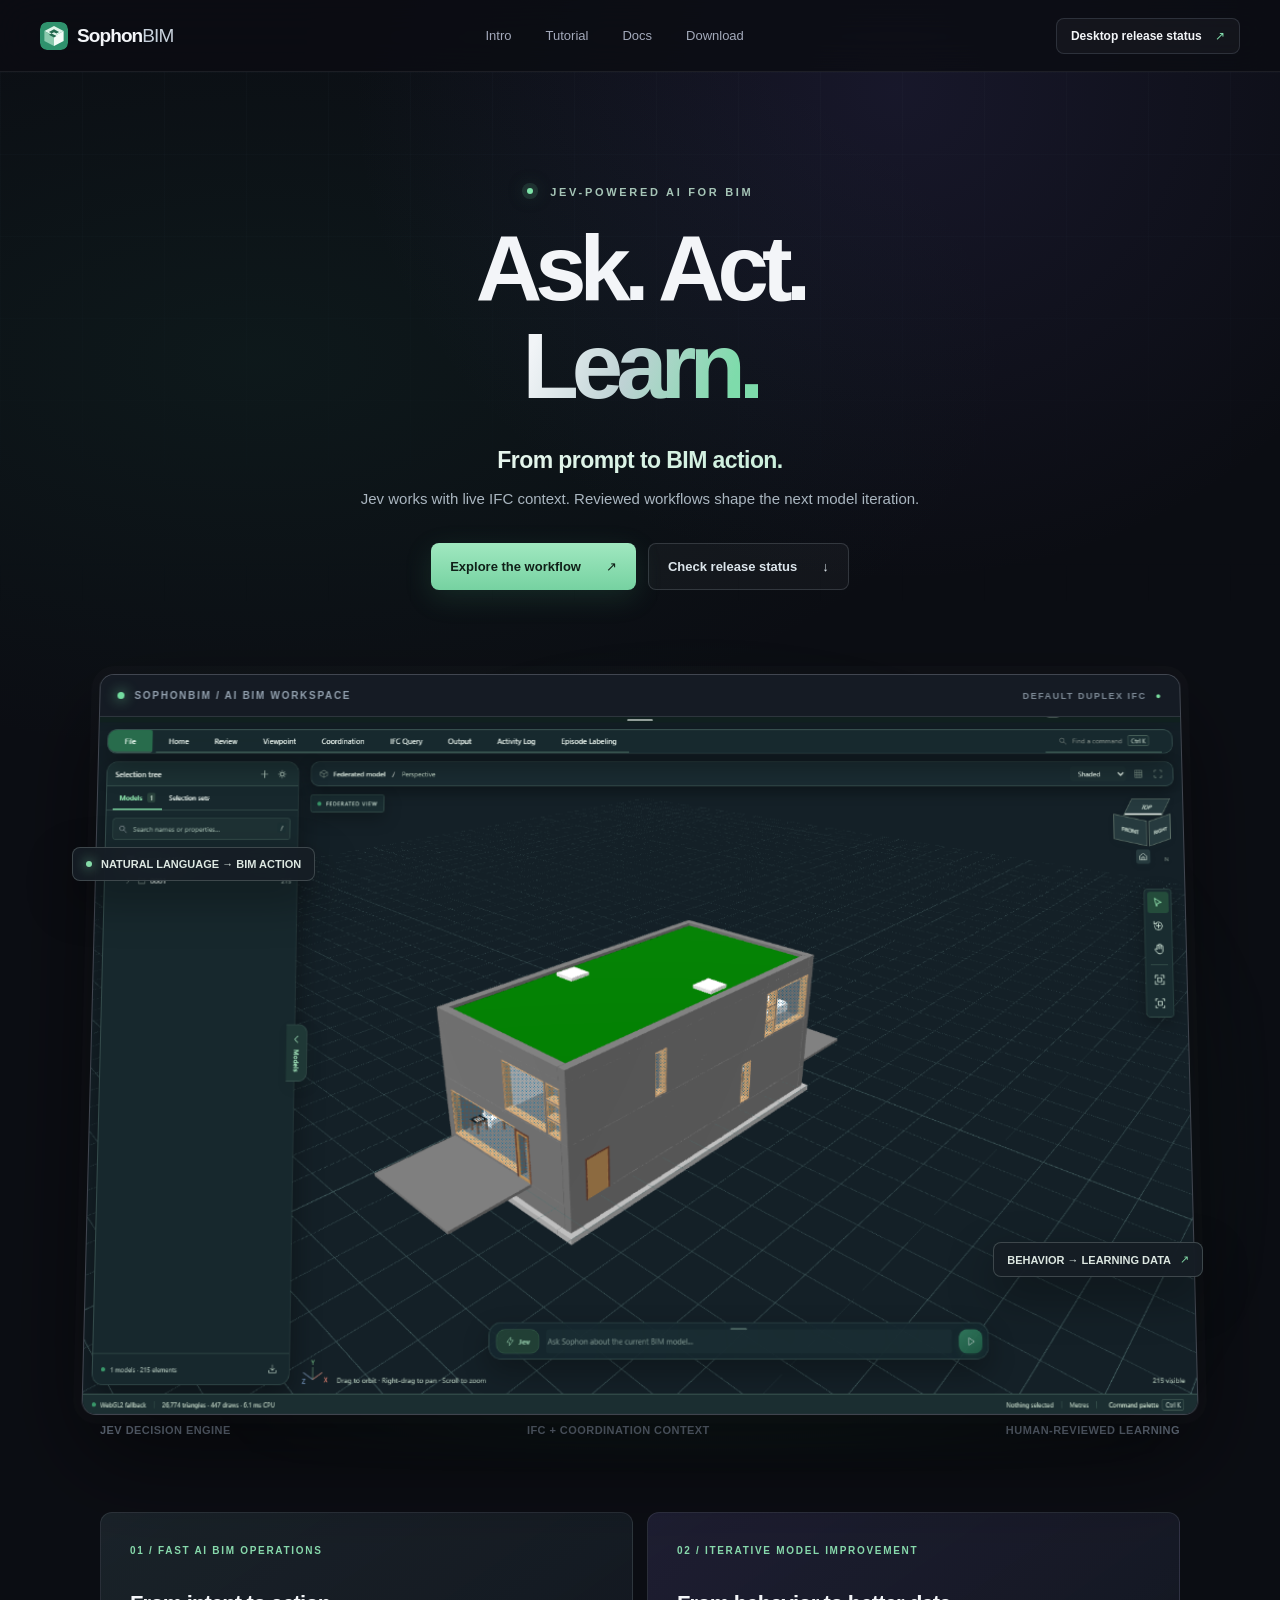
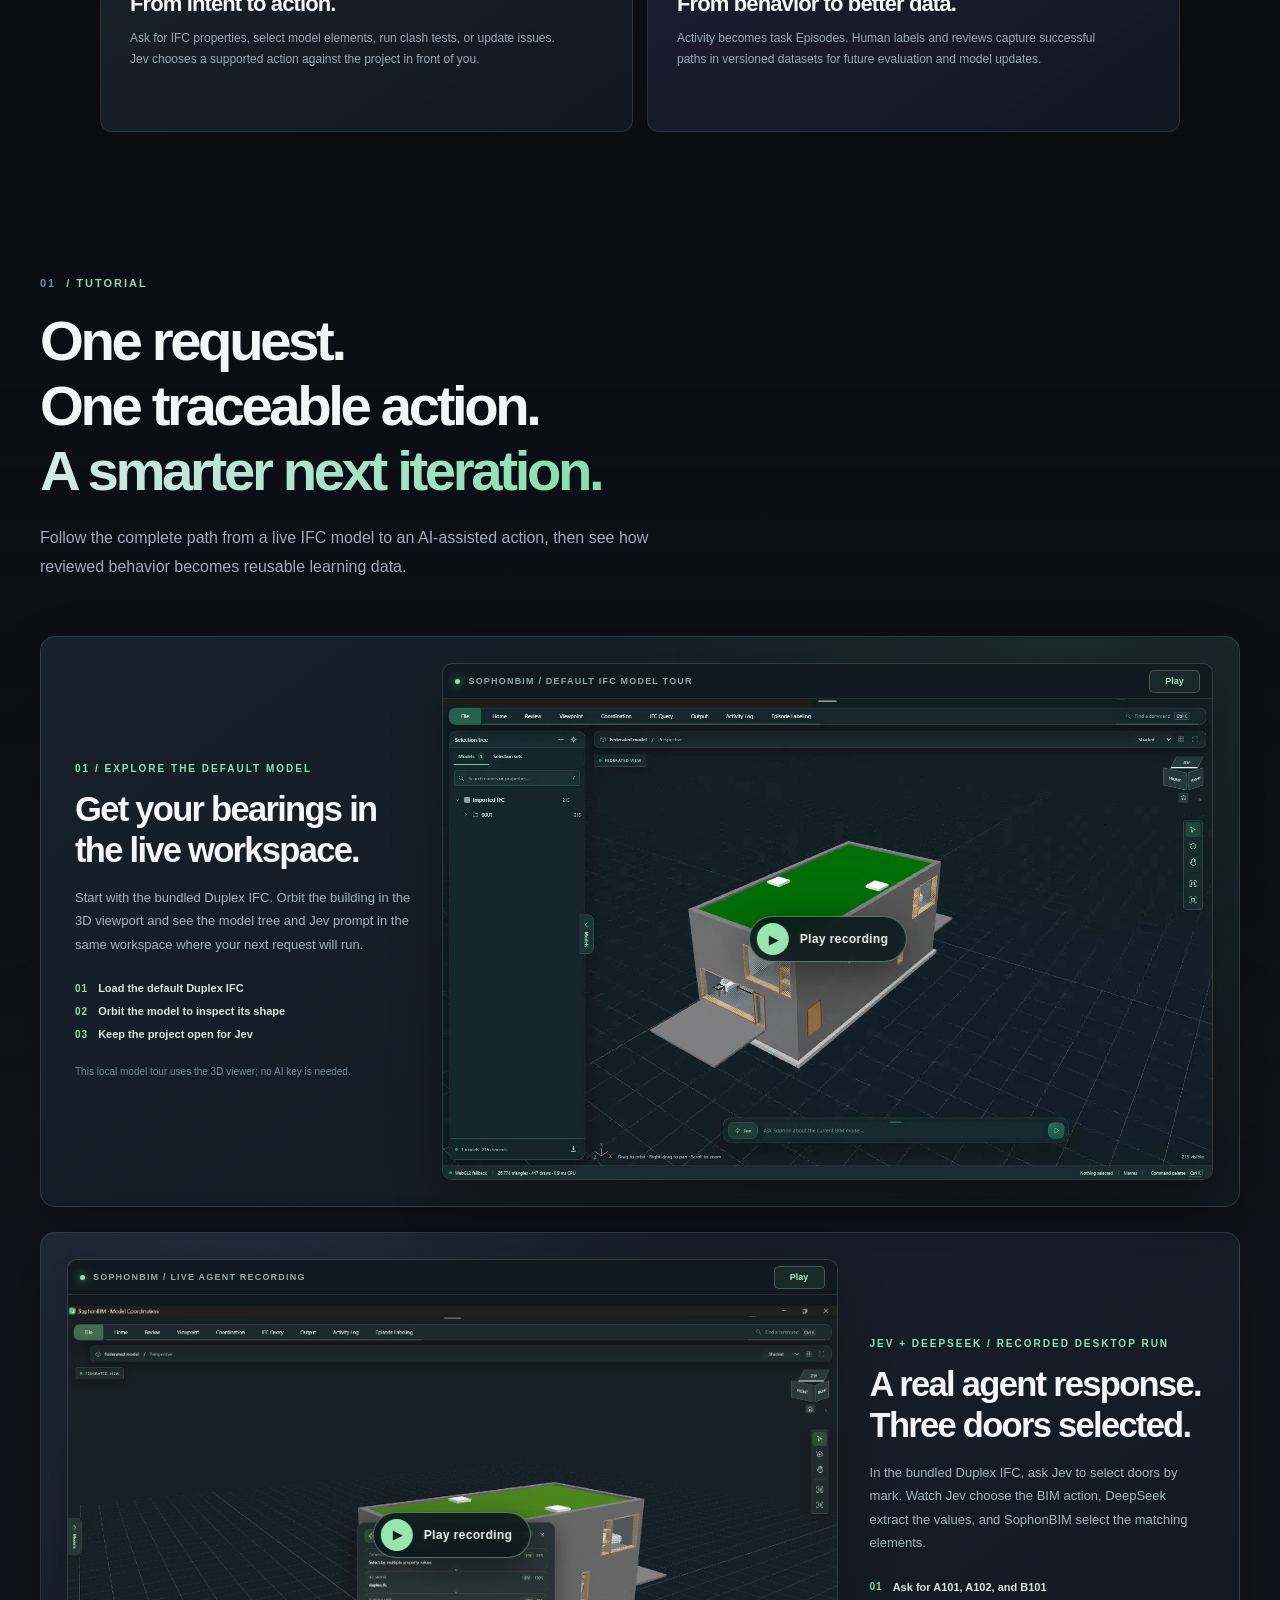
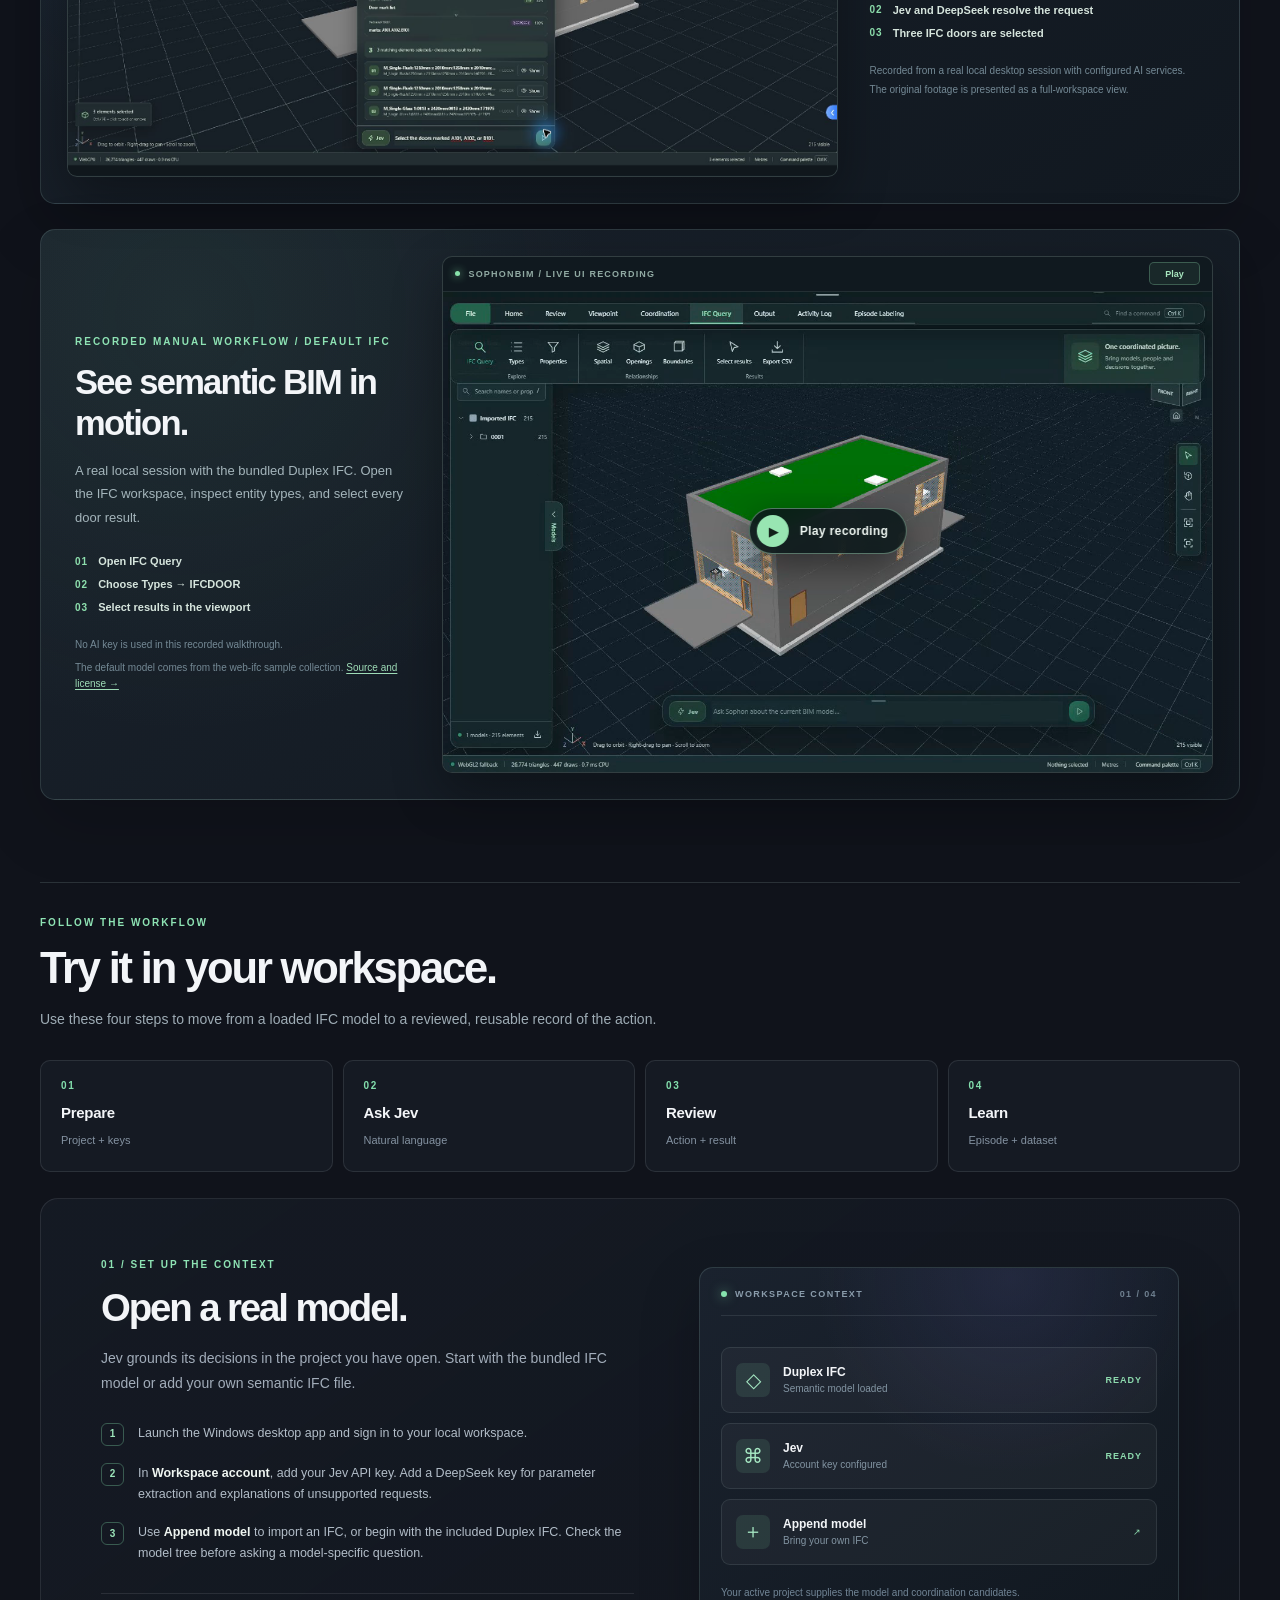
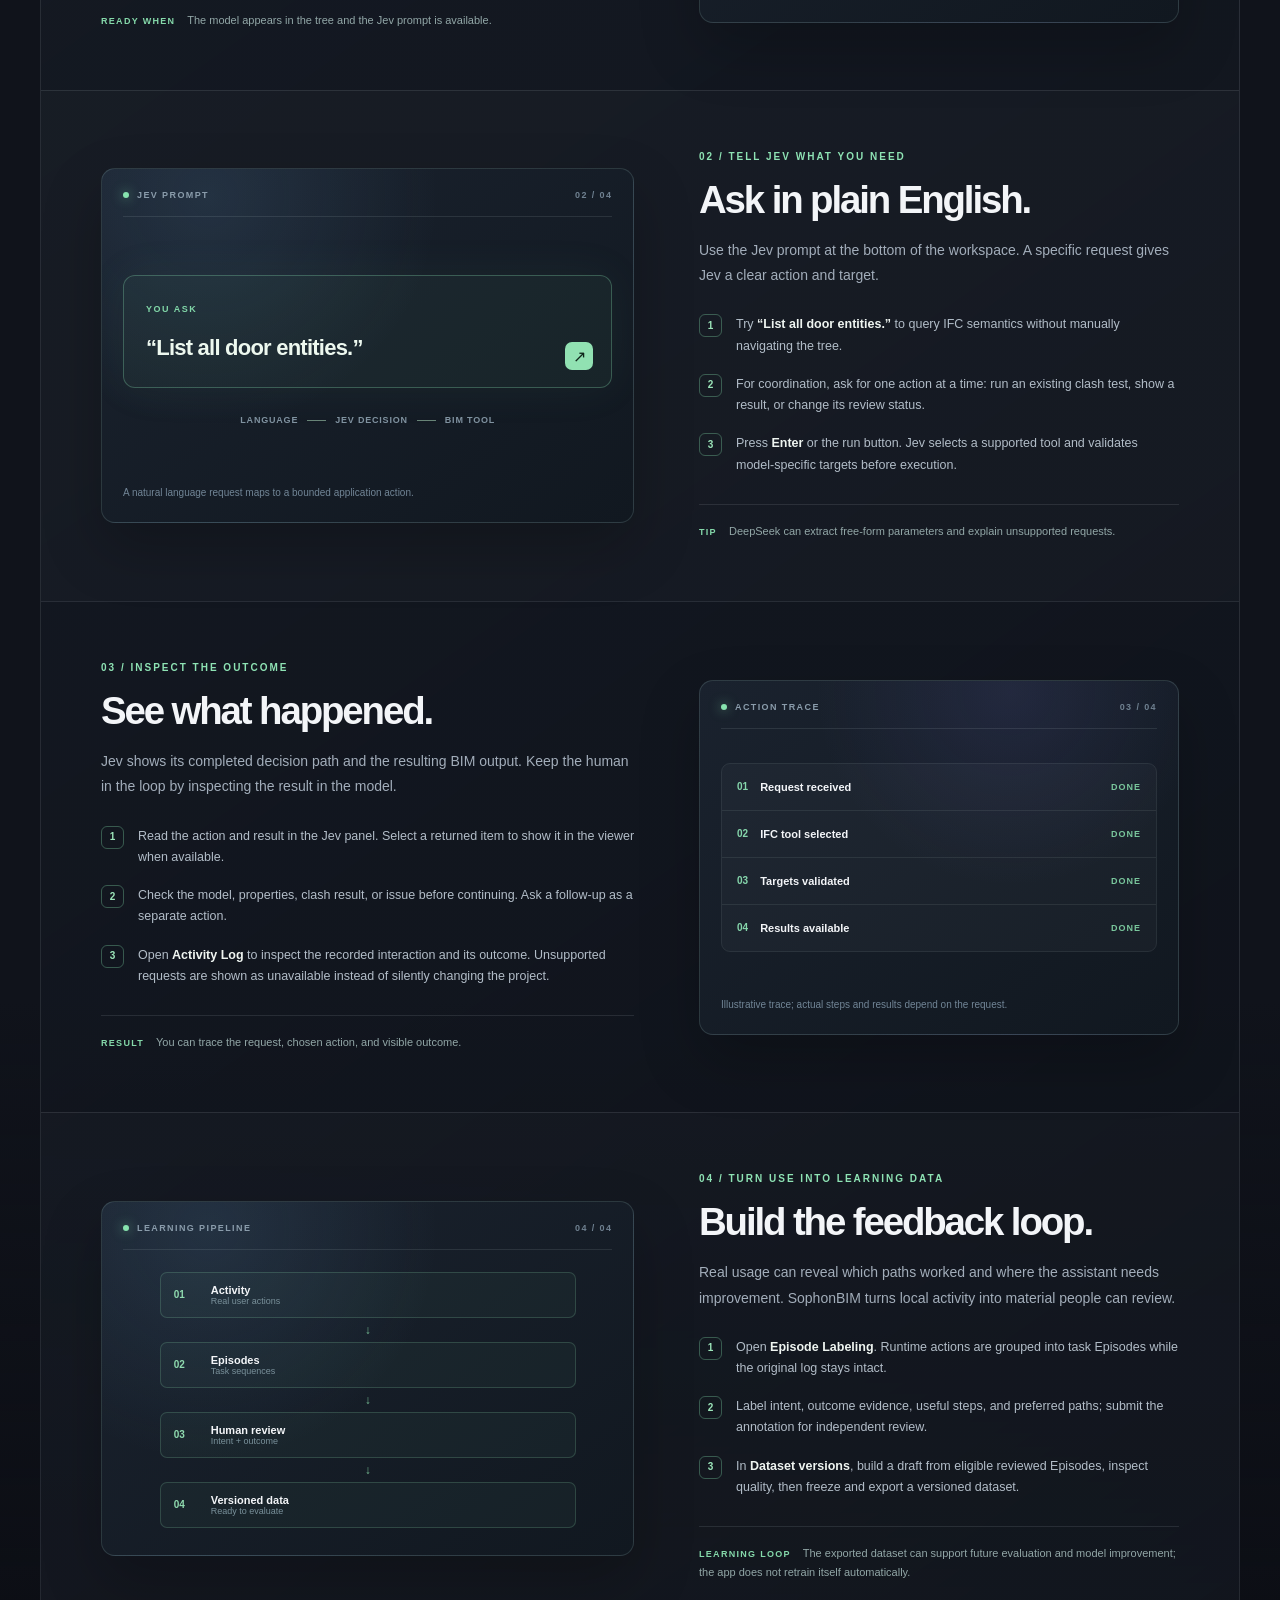
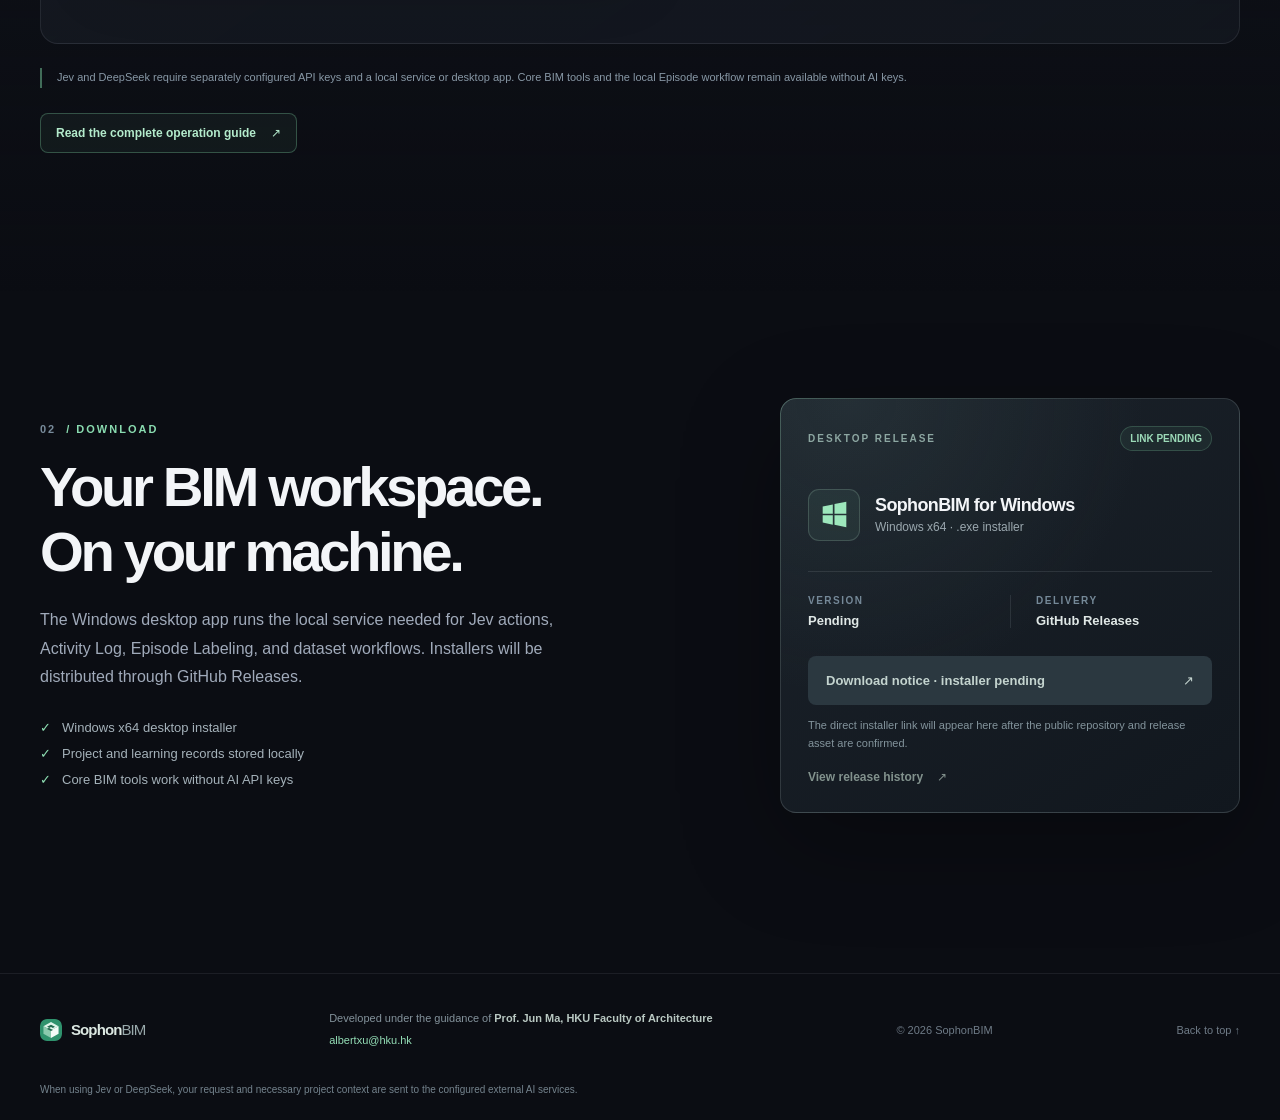
==== commit 953a034d: "Add Windows test build notice before download" ====
--- a/index.html
+++ b/index.html
@@ -23,7 +23,7 @@
         <a href="#intro">Intro</a>
         <a href="#tutorial">Tutorial</a>
         <a href="docs.html">Docs</a>
-        <a href="#download">Download</a>
+        <a href="#download" data-install-notice>Download</a>
       </nav>
       <a class="header-action" href="#download">Desktop release status <span aria-hidden="true">↗</span></a>
     </div>
@@ -195,7 +195,7 @@
           <div class="platform-row"><div class="windows-mark" aria-hidden="true"><svg viewBox="0 0 32 32"><path d="M2 6.5 14 4v11H2V6.5Zm14-2.8L30 1v14H16V3.7ZM2 17h12v11L2 25.5V17Zm14 0h14v14l-14-2.8V17Z"/></svg></div><div><h3>SophonBIM for Windows</h3><p>Windows x64 · .exe installer</p></div></div>
           <div class="release-divider"></div>
           <div class="release-details"><div><span>VERSION</span><strong id="release-version">Pending</strong></div><div><span>DELIVERY</span><strong>GitHub Releases</strong></div></div>
-          <a class="button button-download" id="release-download" href="#download" aria-disabled="true">Download link pending <span aria-hidden="true">↗</span></a>
+          <button class="button button-download" id="release-download" type="button" data-pending="true">Download notice · installer pending <span aria-hidden="true">↗</span></button>
           <p class="download-status" id="download-status" role="status">The direct installer link will appear here after the public repository and release asset are confirmed.</p>
           <a class="all-releases" id="all-releases" href="#download" aria-disabled="true">View release history <span aria-hidden="true">↗</span></a>
         </div>
@@ -203,6 +203,17 @@
     </section>
   </main>
 
+  <dialog class="install-notice" id="install-notice" aria-labelledby="install-notice-title" aria-describedby="install-notice-description">
+    <div class="install-notice-top"><span class="install-notice-label">WINDOWS INSTALLATION</span><button class="install-notice-close" type="button" data-close-install-notice aria-label="Close installation notice">×</button></div>
+    <div class="install-notice-icon" aria-hidden="true">!</div>
+    <p class="install-notice-kicker">TEST RELEASE · UNSIGNED</p>
+    <h2 id="install-notice-title">Before you install SophonBIM</h2>
+    <p id="install-notice-description">This test application does not yet have an official Windows code signature. Windows may show SmartScreen or User Account Control prompts. Review the source and the Windows warning, then continue only if you trust this download.</p>
+    <p class="install-notice-test">The project team reports that AI-driven local security tests found no malicious code in the tested build. These local checks are not an independent security certification.</p>
+    <p class="install-notice-pending" id="install-notice-pending">The Windows installer is not available for public download yet.</p>
+    <div class="install-notice-actions"><button class="button button-quiet" type="button" data-close-install-notice>Back to page</button><a class="button button-primary notice-confirm" id="confirmed-download" href="#download" hidden>Continue to download <span aria-hidden="true">↗</span></a></div>
+  </dialog>
+
   <footer class="site-footer"><div class="container footer-inner"><a class="brand footer-brand" href="#intro"><img src="assets/mark.svg" width="22" height="22" alt=""><span>Sophon<span>BIM</span></span></a><div class="footer-credit"><span>Developed under the guidance of <a class="footer-professor" href="https://www.arch.hku.hk/staff/upad/ma-jun/">Prof. Jun Ma, HKU Faculty of Architecture</a></span><a href="mailto:albertxu@hku.hk">albertxu@hku.hk</a></div><span>© 2026 SophonBIM</span><a href="#intro">Back to top ↑</a></div><p class="container footer-disclosure">When using Jev or DeepSeek, your request and necessary project context are sent to the configured external AI services.</p></footer>
 </body>
 </html>
--- a/styles.css
+++ b/styles.css
@@ -88,10 +88,30 @@
 .release-details>div{display:grid;gap:7px}.release-details>div+div{border-left:1px solid var(--line);padding-left:25px}
 .release-details span{font-size:10px;letter-spacing:1.5px;color:#758998;font-weight:750}.release-details strong{font-size:13px;font-weight:650;color:#e0e8e6}
 .button-download{width:100%;height:49px;background:linear-gradient(180deg,#9de7bc,#78d6a5);color:#10231a;justify-content:space-between;padding-inline:18px}
+.button-download{border:0;font-family:inherit;cursor:pointer;text-align:left}
+.button-download:focus-visible,button:focus-visible{outline:2px solid var(--green);outline-offset:4px}
+.button-download[data-pending="true"]{background:#2b3840;color:#c4d4cf}
+.button-download[data-pending="true"]:hover{background:#35464b}
 .button-download[aria-disabled="true"]{background:#2b3840;color:#a2b3b1;box-shadow:none;cursor:not-allowed;transform:none}
 .download-status{font-size:11px;color:#83949c;line-height:1.65;margin:11px 0 0;min-height:36px}
 .all-releases{display:inline-flex;gap:14px;align-items:center;font-size:12px;font-weight:650;color:#a6dcbc;margin-top:18px}
 .all-releases[aria-disabled="true"]{color:#82928d;cursor:not-allowed}
+.install-notice{width:min(540px,calc(100% - 36px));max-height:min(90vh,760px);overflow:auto;border:1px solid rgba(168,216,190,.3);border-radius:18px;padding:28px 30px 30px;background:radial-gradient(circle at 90% 0%,rgba(89,138,124,.16),transparent 42%),#151b23;color:var(--text);box-shadow:0 32px 100px rgba(0,0,0,.65)}
+.install-notice::backdrop{background:rgba(4,7,11,.78);backdrop-filter:blur(9px)}
+.install-notice-top{display:flex;justify-content:space-between;align-items:center;gap:16px}
+.install-notice-label{color:#8fbfa7;font-size:10px;font-weight:800;letter-spacing:2px}
+.install-notice-close{border:1px solid rgba(215,234,224,.14);border-radius:8px;width:30px;height:30px;background:rgba(255,255,255,.04);color:#b8c7c1;font-size:21px;line-height:1;cursor:pointer}
+.install-notice-close:hover{background:rgba(255,255,255,.1);color:#fff}
+.install-notice-icon{display:grid;place-items:center;width:44px;height:44px;margin-top:26px;border:1px solid rgba(216,181,117,.3);border-radius:11px;background:rgba(216,181,117,.09);color:#e2c38e;font-size:25px;font-weight:650}
+.install-notice-kicker{margin:24px 0 10px;color:#d9ba82;font-size:10px;font-weight:800;letter-spacing:1.8px}
+.install-notice h2{margin:0;font-size:28px;line-height:1.18;letter-spacing:-.045em}
+.install-notice p:not(.install-notice-kicker){color:#b0bec5;font-size:13px;line-height:1.72}
+.install-notice-test{padding:13px 15px;border-left:2px solid #83dfad;background:rgba(131,223,173,.065)}
+.install-notice .install-notice-pending{color:#d7be8d!important}
+.install-notice-actions{display:flex;justify-content:flex-end;flex-wrap:wrap;gap:10px;margin-top:24px}
+.install-notice-actions .button{border:0;font-family:inherit;cursor:pointer}
+.install-notice-actions .button-quiet{border:1px solid rgba(211,225,237,.16)}
+.notice-confirm[hidden],.install-notice-pending[hidden]{display:none}
 .site-footer{border-top:1px solid rgba(220,228,238,.08);background:#0b0d13}
 .footer-inner{min-height:95px;display:flex;align-items:center;justify-content:space-between;gap:20px;color:#6f7b87;font-size:11px}
 .footer-brand{font-size:15px;color:#dce8e2}.footer-brand span span{color:#9aaaac}
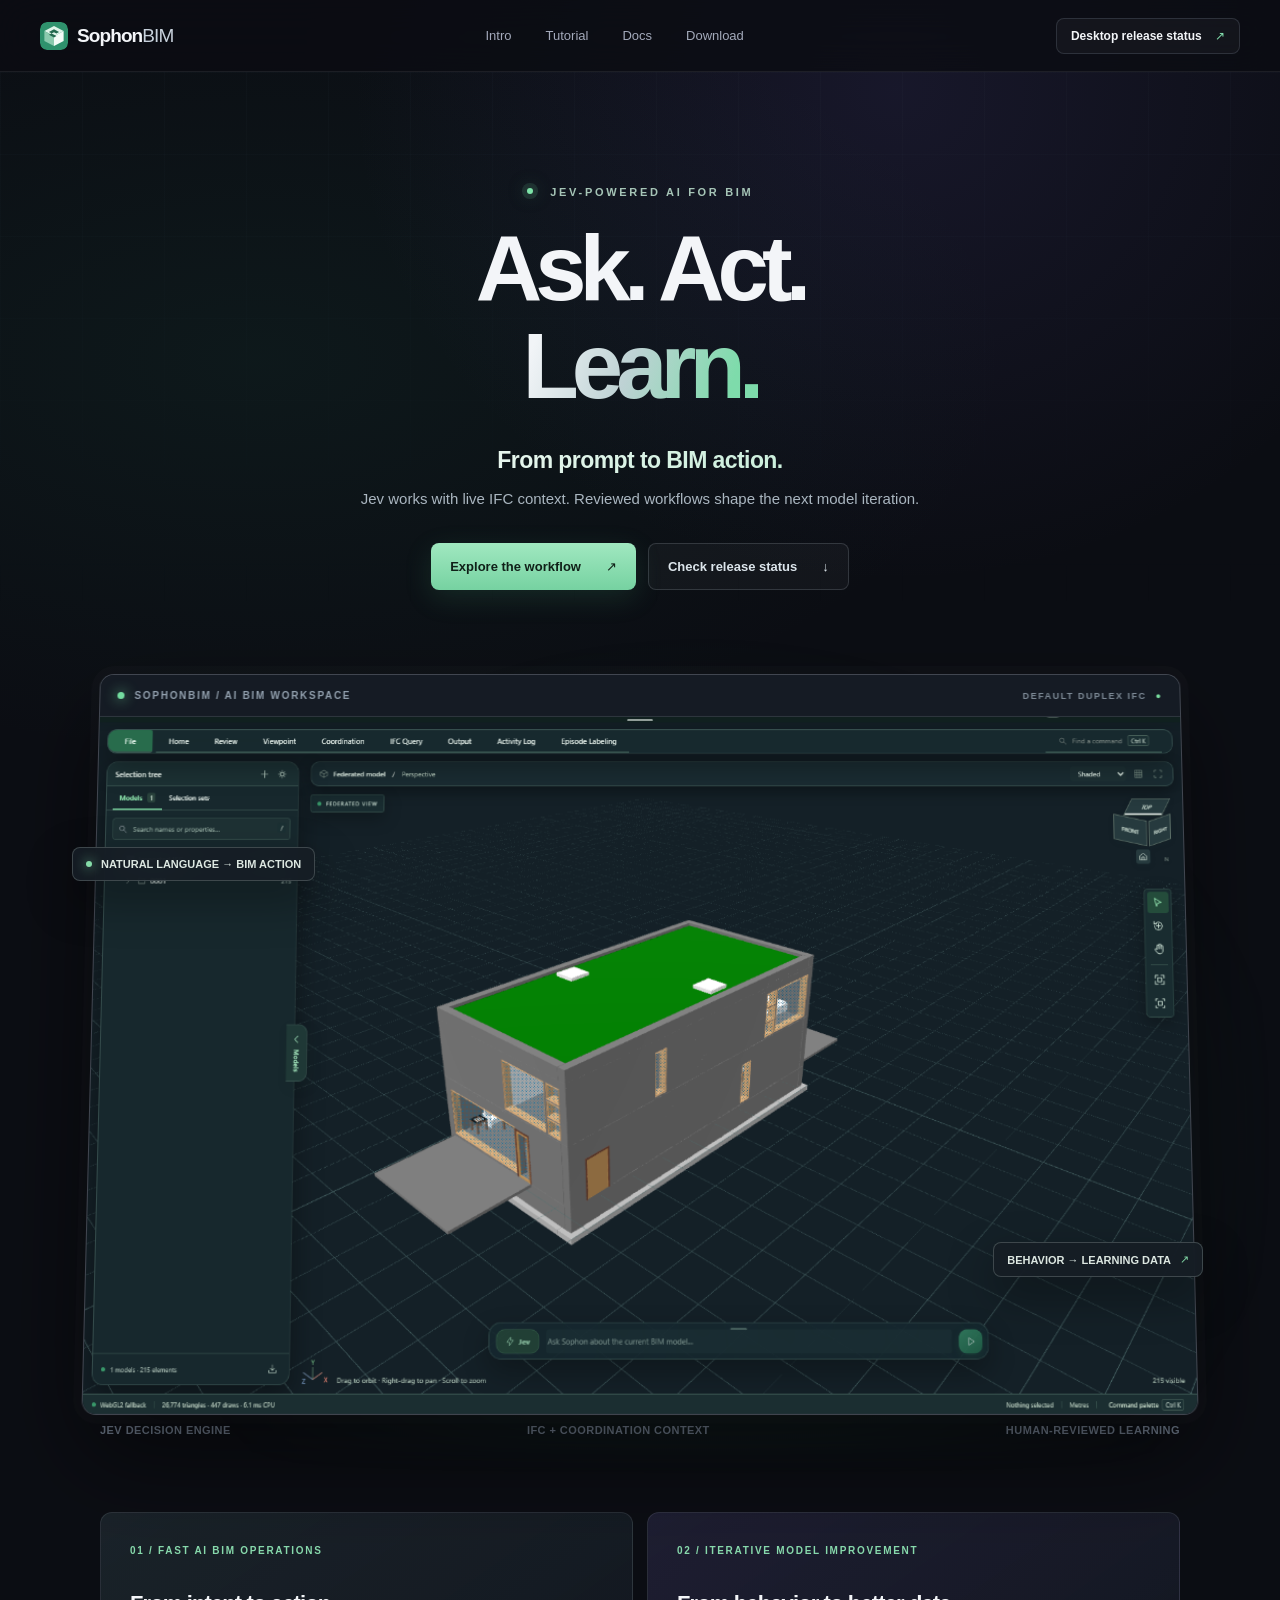
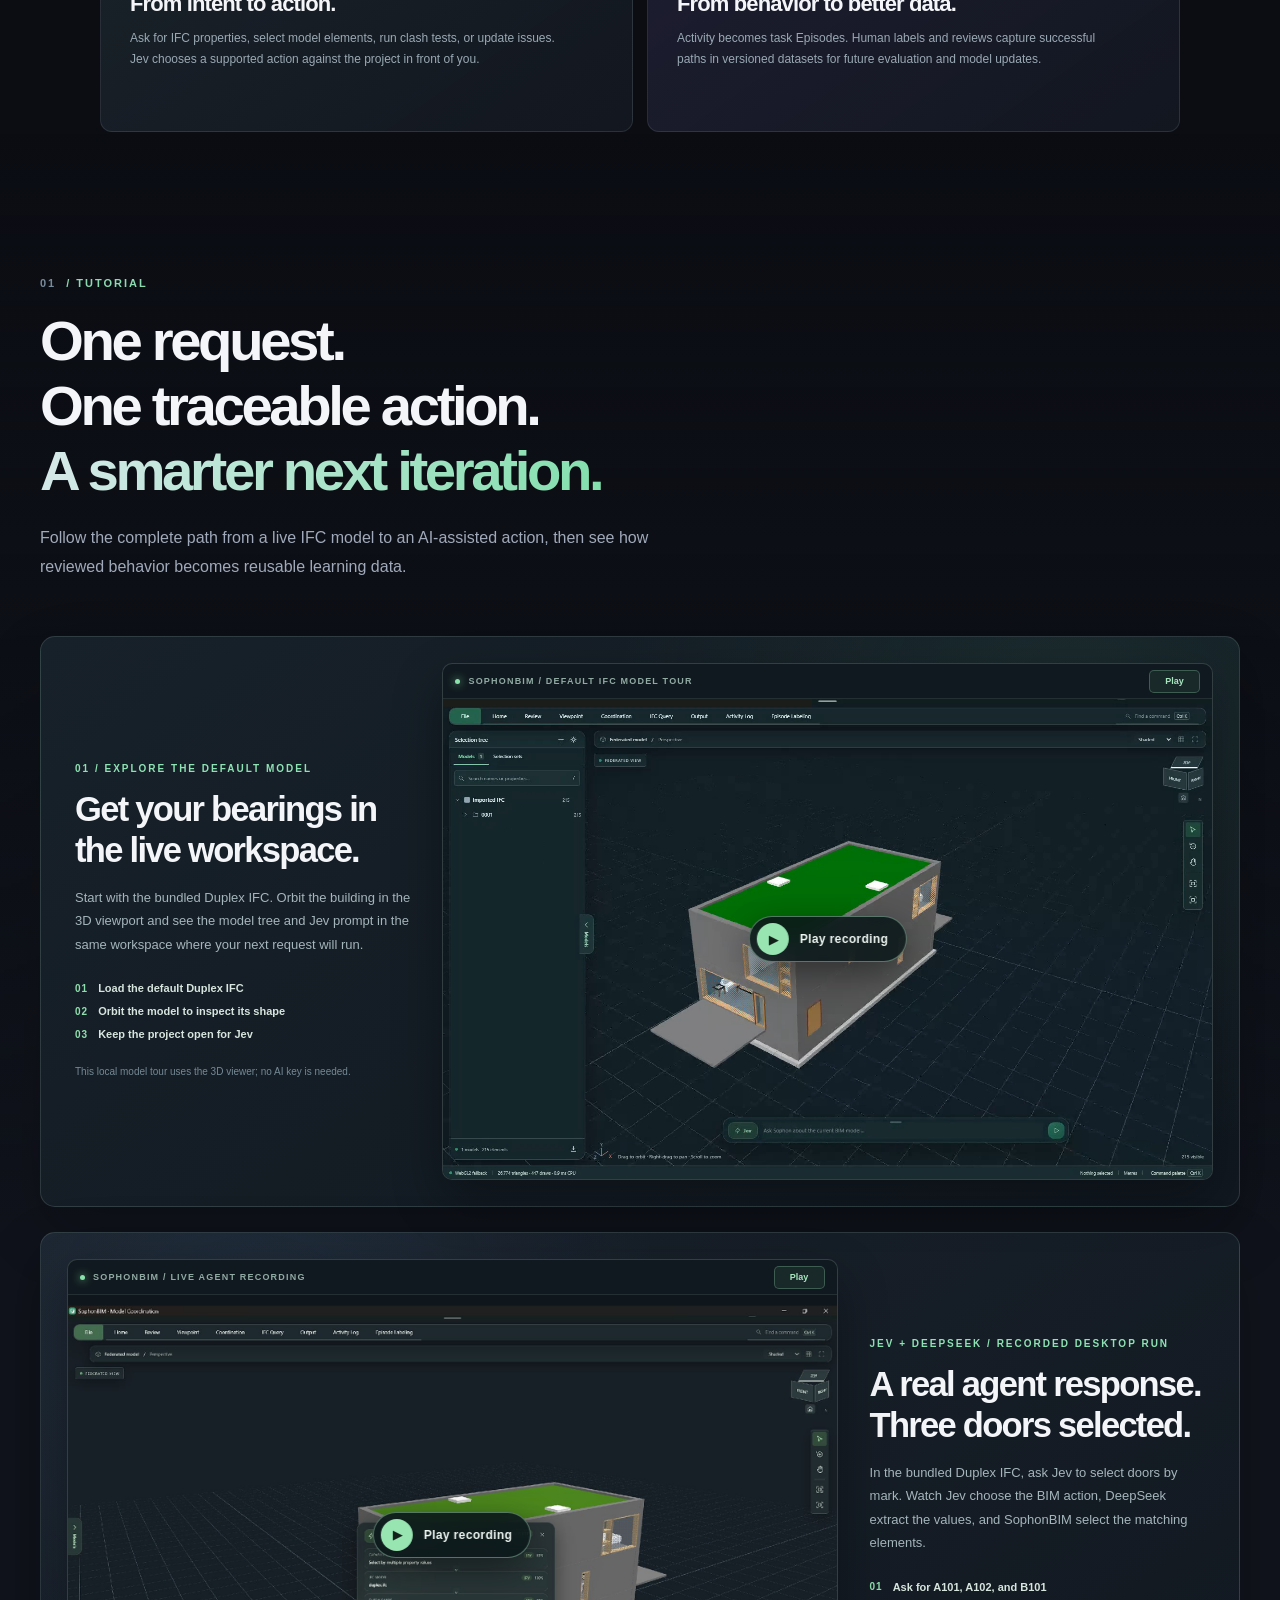
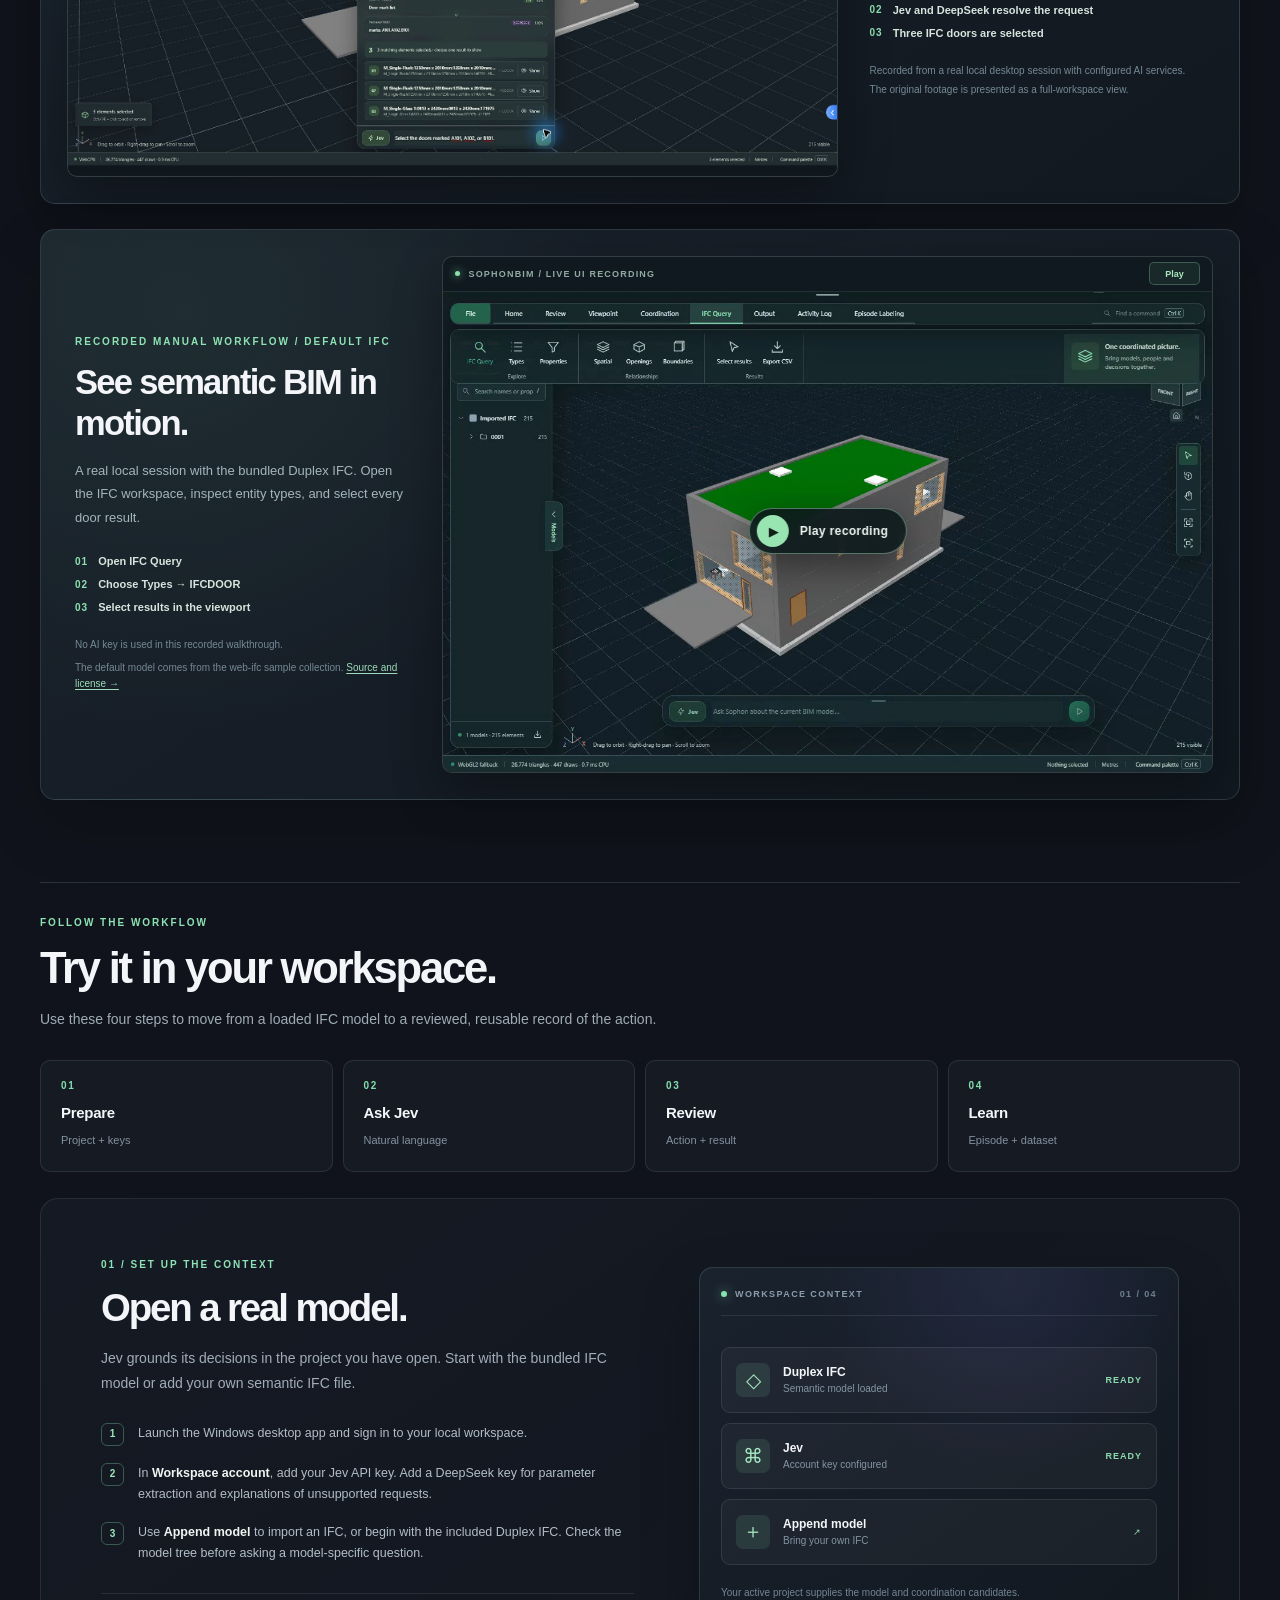
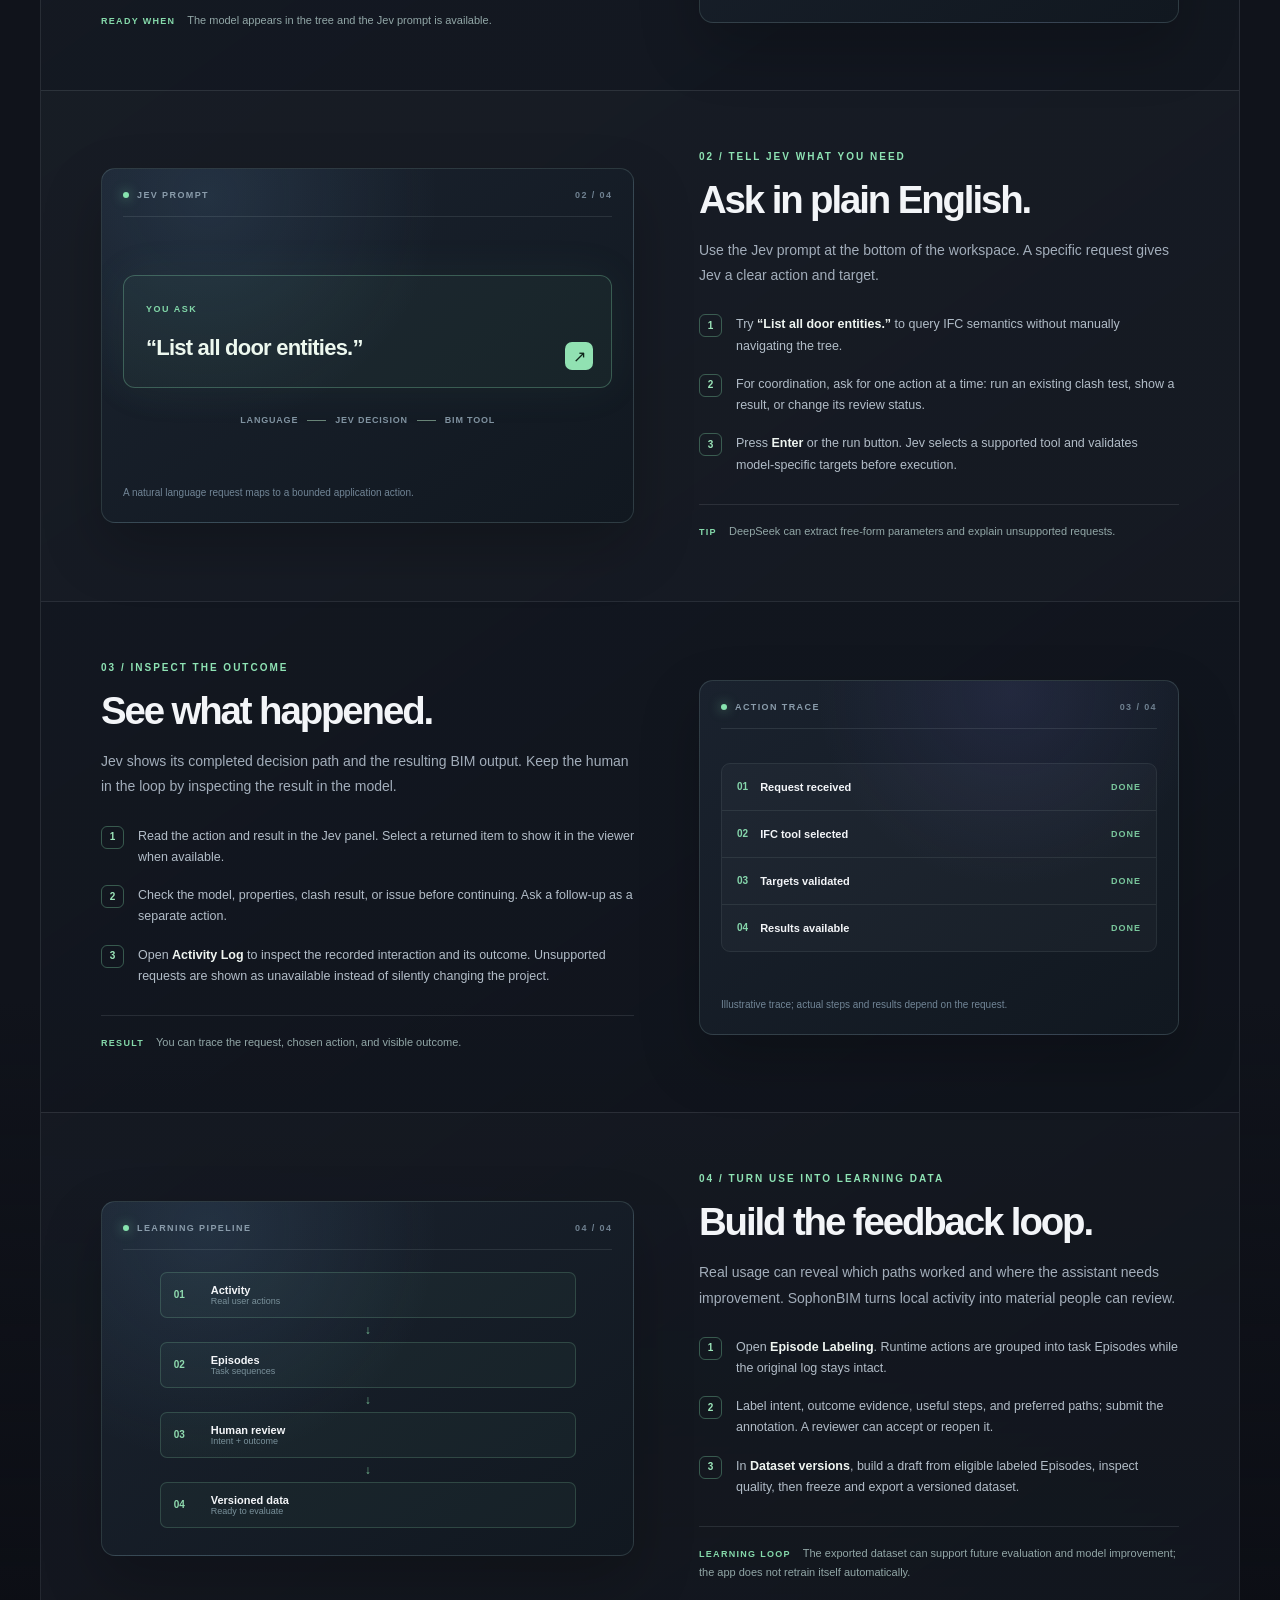
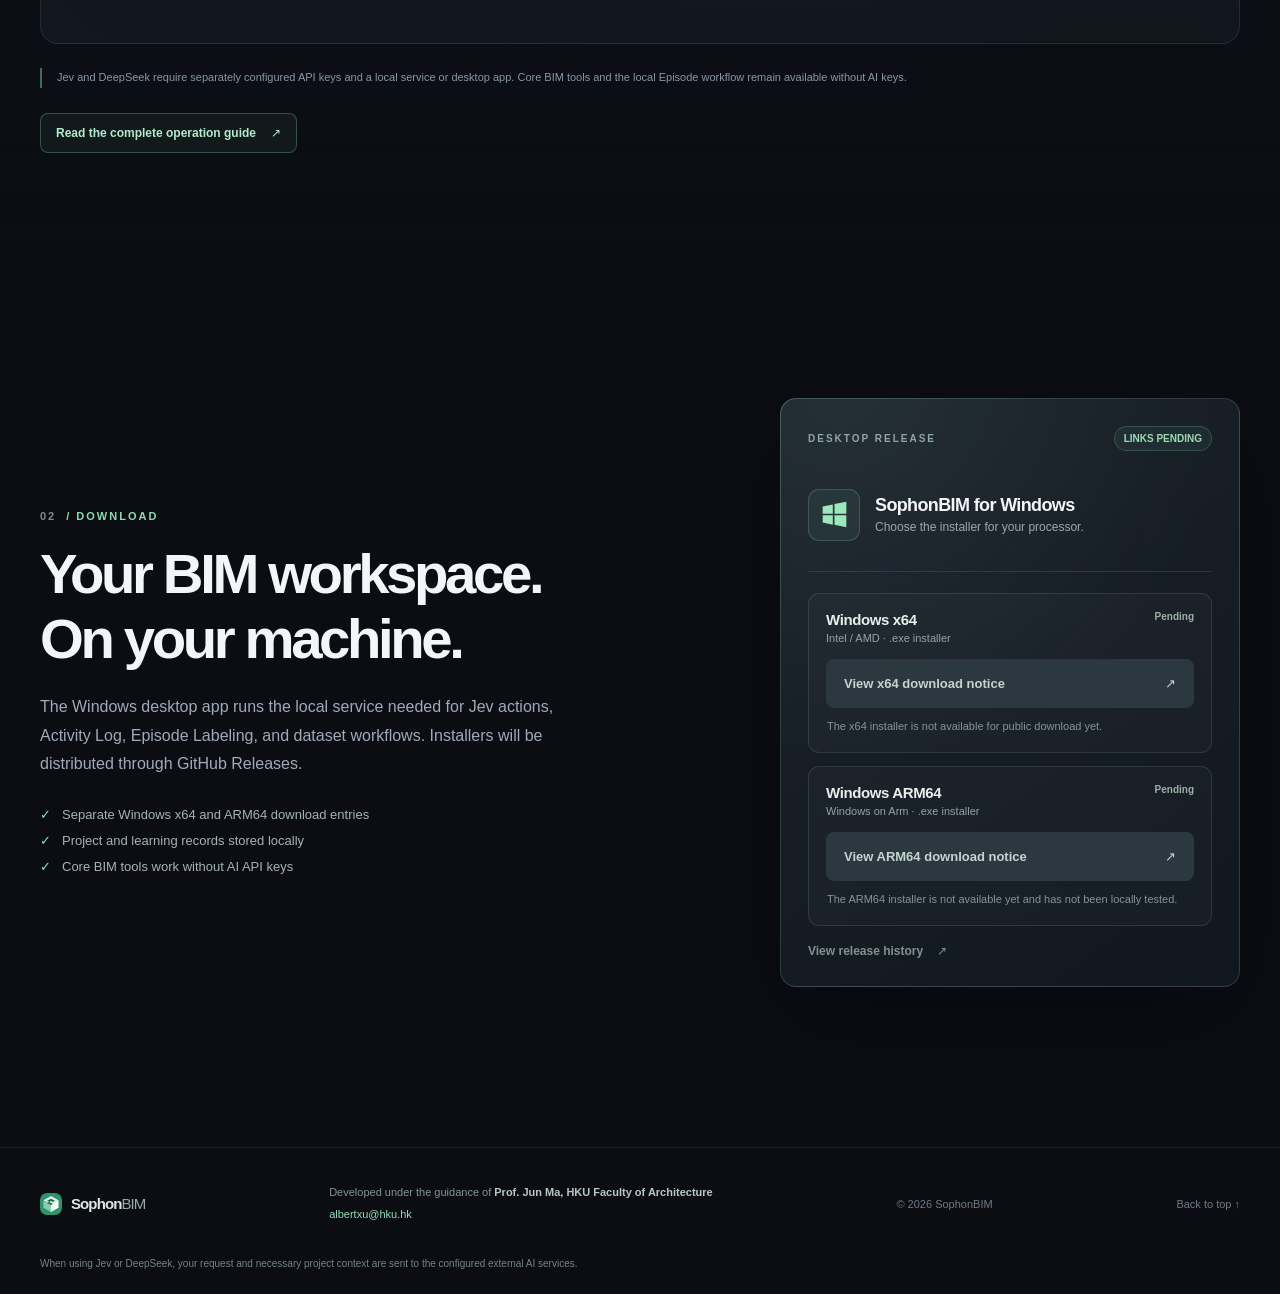
==== commit 81b85277: "Add Windows ARM64 download entry and testing notice" ====
--- a/index.html
+++ b/index.html
@@ -171,8 +171,8 @@
               <p>Real usage can reveal which paths worked and where the assistant needs improvement. SophonBIM turns local activity into material people can review.</p>
               <ol class="instruction-list">
                 <li><span>1</span><div>Open <strong>Episode Labeling</strong>. Runtime actions are grouped into task Episodes while the original log stays intact.</div></li>
-                <li><span>2</span><div>Label intent, outcome evidence, useful steps, and preferred paths; submit the annotation for independent review.</div></li>
-                <li><span>3</span><div>In <strong>Dataset versions</strong>, build a draft from eligible reviewed Episodes, inspect quality, then freeze and export a versioned dataset.</div></li>
+                <li><span>2</span><div>Label intent, outcome evidence, useful steps, and preferred paths; submit the annotation. A reviewer can accept or reopen it.</div></li>
+                <li><span>3</span><div>In <strong>Dataset versions</strong>, build a draft from eligible labeled Episodes, inspect quality, then freeze and export a versioned dataset.</div></li>
               </ol>
               <p class="step-outcome"><span>LEARNING LOOP</span> The exported dataset can support future evaluation and model improvement; the app does not retrain itself automatically.</p>
             </div>
@@ -189,14 +189,23 @@
 
     <section class="download section" id="download" aria-labelledby="download-title">
       <div class="container download-layout">
-        <div class="download-copy"><p class="section-label"><span>02</span> / DOWNLOAD</p><h2 id="download-title">Your BIM workspace.<br>On your machine.</h2><p>The Windows desktop app runs the local service needed for Jev actions, Activity Log, Episode Labeling, and dataset workflows. Installers will be distributed through GitHub Releases.</p><ul class="download-points"><li>Windows x64 desktop installer</li><li>Project and learning records stored locally</li><li>Core BIM tools work without AI API keys</li></ul></div>
+        <div class="download-copy"><p class="section-label"><span>02</span> / DOWNLOAD</p><h2 id="download-title">Your BIM workspace.<br>On your machine.</h2><p>The Windows desktop app runs the local service needed for Jev actions, Activity Log, Episode Labeling, and dataset workflows. Installers will be distributed through GitHub Releases.</p><ul class="download-points"><li>Separate Windows x64 and ARM64 download entries</li><li>Project and learning records stored locally</li><li>Core BIM tools work without AI API keys</li></ul></div>
         <div class="release-card">
-          <div class="release-card-top"><span class="release-label">DESKTOP RELEASE</span><span class="release-chip" id="release-chip">LINK PENDING</span></div>
-          <div class="platform-row"><div class="windows-mark" aria-hidden="true"><svg viewBox="0 0 32 32"><path d="M2 6.5 14 4v11H2V6.5Zm14-2.8L30 1v14H16V3.7ZM2 17h12v11L2 25.5V17Zm14 0h14v14l-14-2.8V17Z"/></svg></div><div><h3>SophonBIM for Windows</h3><p>Windows x64 · .exe installer</p></div></div>
+          <div class="release-card-top"><span class="release-label">DESKTOP RELEASE</span><span class="release-chip" id="release-chip">LINKS PENDING</span></div>
+          <div class="platform-row"><div class="windows-mark" aria-hidden="true"><svg viewBox="0 0 32 32"><path d="M2 6.5 14 4v11H2V6.5Zm14-2.8L30 1v14H16V3.7ZM2 17h12v11L2 25.5V17Zm14 0h14v14l-14-2.8V17Z"/></svg></div><div><h3>SophonBIM for Windows</h3><p>Choose the installer for your processor.</p></div></div>
           <div class="release-divider"></div>
-          <div class="release-details"><div><span>VERSION</span><strong id="release-version">Pending</strong></div><div><span>DELIVERY</span><strong>GitHub Releases</strong></div></div>
-          <button class="button button-download" id="release-download" type="button" data-pending="true">Download notice · installer pending <span aria-hidden="true">↗</span></button>
-          <p class="download-status" id="download-status" role="status">The direct installer link will appear here after the public repository and release asset are confirmed.</p>
+          <div class="download-options" aria-label="Windows installer options">
+            <div class="download-option">
+              <div class="download-option-heading"><div><h4>Windows x64</h4><p>Intel / AMD · .exe installer</p></div><span class="download-option-version" id="release-version">Pending</span></div>
+              <button class="button button-download" id="release-download" type="button" data-pending="true">View x64 download notice <span aria-hidden="true">↗</span></button>
+              <p class="download-status" id="download-status" role="status">The x64 installer is not available for public download yet.</p>
+            </div>
+            <div class="download-option">
+              <div class="download-option-heading"><div><h4>Windows ARM64</h4><p>Windows on Arm · .exe installer</p></div><span class="download-option-version" id="release-version-arm">Pending</span></div>
+              <button class="button button-download" id="release-download-arm" type="button" data-pending="true">View ARM64 download notice <span aria-hidden="true">↗</span></button>
+              <p class="download-status" id="download-status-arm" role="status">The ARM64 installer is not available yet and has not been locally tested.</p>
+            </div>
+          </div>
           <a class="all-releases" id="all-releases" href="#download" aria-disabled="true">View release history <span aria-hidden="true">↗</span></a>
         </div>
       </div>
@@ -209,7 +218,8 @@
     <p class="install-notice-kicker">TEST RELEASE · UNSIGNED</p>
     <h2 id="install-notice-title">Before you install SophonBIM</h2>
     <p id="install-notice-description">This test application does not yet have an official Windows code signature. Windows may show SmartScreen or User Account Control prompts. Review the source and the Windows warning, then continue only if you trust this download.</p>
-    <p class="install-notice-test">The project team reports that AI-driven local security tests found no malicious code in the tested build. These local checks are not an independent security certification.</p>
+    <p class="install-notice-test">The project team reports that AI-driven local security tests found no malicious code in the tested x64 build. These local checks are not an independent security certification.</p>
+    <p class="install-notice-arm" id="install-notice-arm" hidden>The Windows ARM64 version has not been installed or tested locally because the project team does not have a compatible ARM device. The x64 test results do not verify the ARM64 build.</p>
     <p class="install-notice-pending" id="install-notice-pending">The Windows installer is not available for public download yet.</p>
     <div class="install-notice-actions"><button class="button button-quiet" type="button" data-close-install-notice>Back to page</button><a class="button button-primary notice-confirm" id="confirmed-download" href="#download" hidden>Continue to download <span aria-hidden="true">↗</span></a></div>
   </dialog>
--- a/styles.css
+++ b/styles.css
@@ -87,6 +87,13 @@
 .release-details{display:grid;grid-template-columns:1fr 1fr;margin:23px 0 28px}
 .release-details>div{display:grid;gap:7px}.release-details>div+div{border-left:1px solid var(--line);padding-left:25px}
 .release-details span{font-size:10px;letter-spacing:1.5px;color:#758998;font-weight:750}.release-details strong{font-size:13px;font-weight:650;color:#e0e8e6}
+.download-options{display:grid;gap:13px;margin-top:21px}
+.download-option{border:1px solid rgba(207,228,220,.12);border-radius:11px;padding:17px;background:rgba(255,255,255,.025)}
+.download-option-heading{display:flex;align-items:flex-start;justify-content:space-between;gap:12px;margin-bottom:15px}
+.download-option-heading h4{margin:0 0 4px;color:#e7efeb;font-size:15px;letter-spacing:-.025em}
+.download-option-heading p{margin:0;color:#93a3a7;font-size:11px}
+.download-option-version{color:#9bb1a6;font-size:10px;font-weight:700;white-space:nowrap}
+.download-option .download-status{min-height:0;margin:9px 1px 0}
 .button-download{width:100%;height:49px;background:linear-gradient(180deg,#9de7bc,#78d6a5);color:#10231a;justify-content:space-between;padding-inline:18px}
 .button-download{border:0;font-family:inherit;cursor:pointer;text-align:left}
 .button-download:focus-visible,button:focus-visible{outline:2px solid var(--green);outline-offset:4px}
@@ -107,11 +114,12 @@
 .install-notice h2{margin:0;font-size:28px;line-height:1.18;letter-spacing:-.045em}
 .install-notice p:not(.install-notice-kicker){color:#b0bec5;font-size:13px;line-height:1.72}
 .install-notice-test{padding:13px 15px;border-left:2px solid #83dfad;background:rgba(131,223,173,.065)}
+.install-notice .install-notice-arm{padding:13px 15px;border-left:2px solid #d9ba82;background:rgba(217,186,130,.075);color:#d7c4a5!important}
 .install-notice .install-notice-pending{color:#d7be8d!important}
 .install-notice-actions{display:flex;justify-content:flex-end;flex-wrap:wrap;gap:10px;margin-top:24px}
 .install-notice-actions .button{border:0;font-family:inherit;cursor:pointer}
 .install-notice-actions .button-quiet{border:1px solid rgba(211,225,237,.16)}
-.notice-confirm[hidden],.install-notice-pending[hidden]{display:none}
+.notice-confirm[hidden],.install-notice-pending[hidden],.install-notice-arm[hidden]{display:none}
 .site-footer{border-top:1px solid rgba(220,228,238,.08);background:#0b0d13}
 .footer-inner{min-height:95px;display:flex;align-items:center;justify-content:space-between;gap:20px;color:#6f7b87;font-size:11px}
 .footer-brand{font-size:15px;color:#dce8e2}.footer-brand span span{color:#9aaaac}
